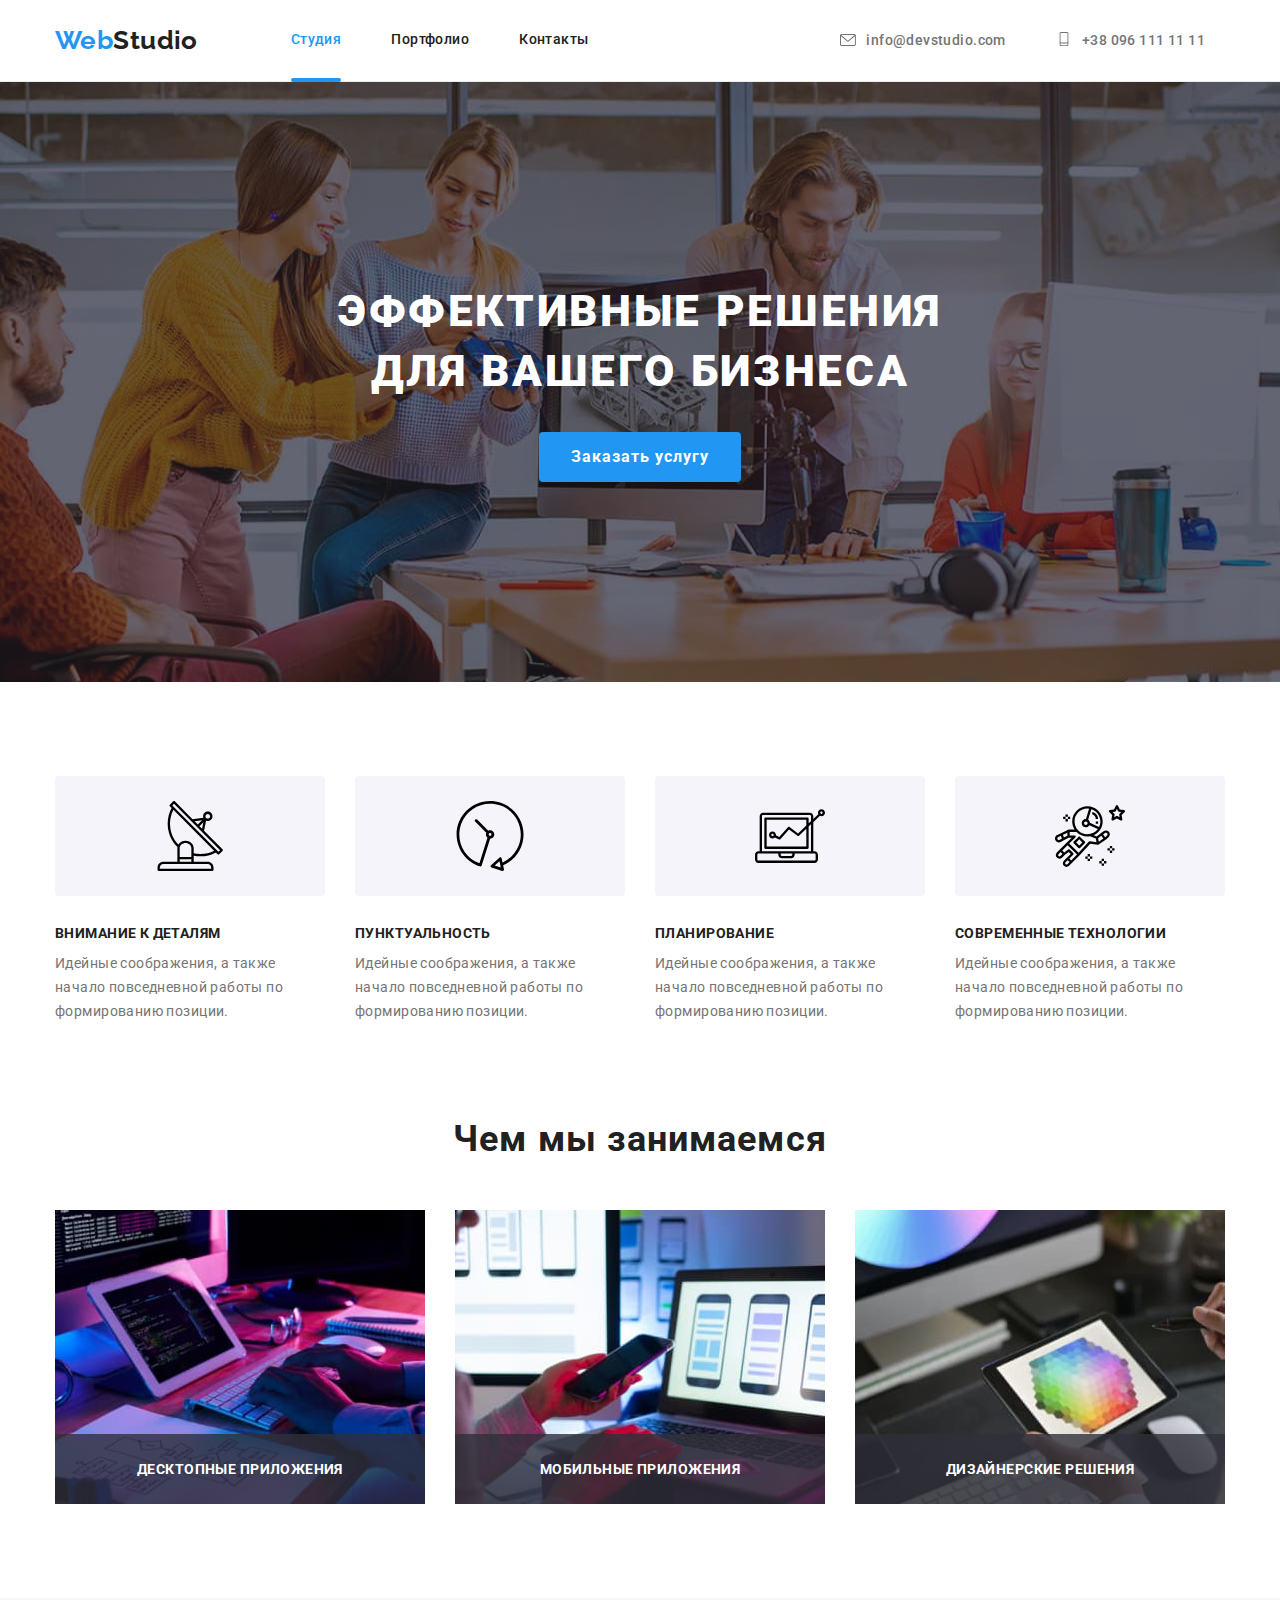
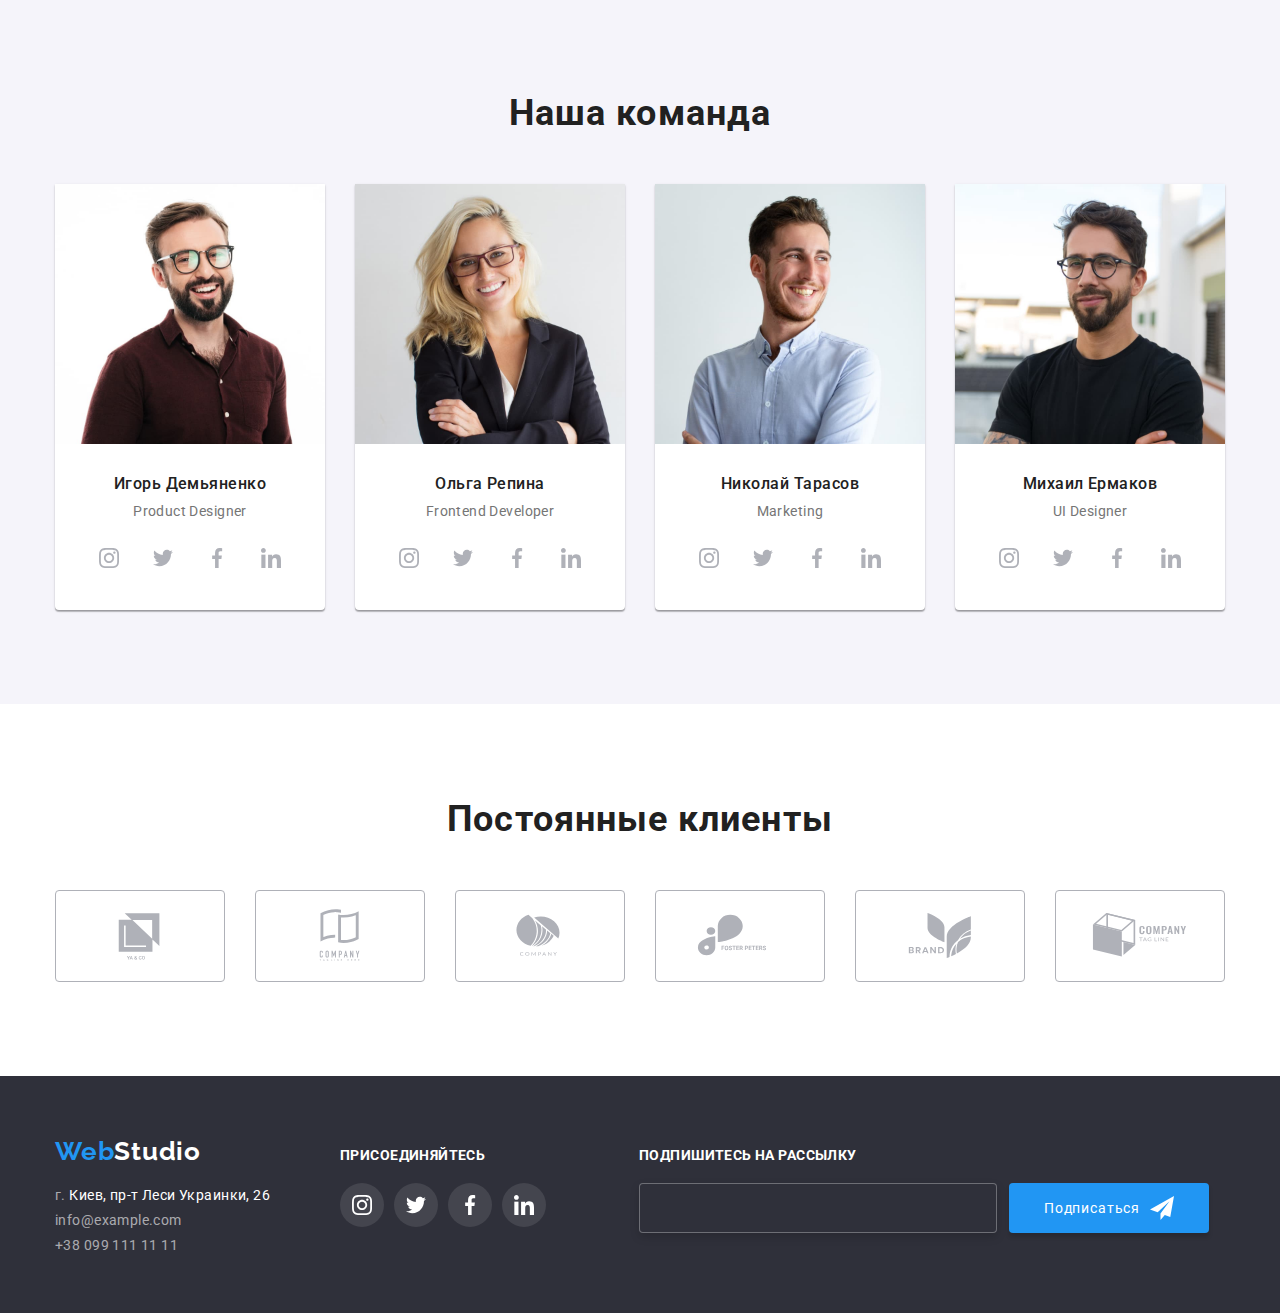
==== index.html @ 48755efc "Add files via upload" ====
<!DOCTYPE html>
<html lang="ru">
<head>
    <meta charset="UTF-8">
    <meta http-equiv="X-UA-Compatible" content="IE=edge">
    <meta name="viewport" content="width=device-width, initial-scale=1.0">
    <title>homework</title>
    <!--нормализатор -->
    <link rel="stylesheet" href="https://cdnjs.cloudflare.com/ajax/libs/modern-normalize/1.0.0/modern-normalize.min.css" />
<!--fonts-->
    <link rel="preconnect" href="https://fonts.googleapis.com">
    <link rel="preconnect" href="https://fonts.gstatic.com" crossorigin>
    <link
    href="https://fonts.googleapis.com/css2?family=Raleway:wght@700&family=Roboto:ital,wght@0,100;0,400;0,500;0,700;0,900;1,100;1,300&display=swap"
    rel="stylesheet">
    <!--link rel="stylesheet" href="styles/media.css"-->
    <link rel="stylesheet" href="styles/styles.css">
</head>
<body>


<header>
    <div class="container header-nav">
    <nav class="links">
        <a class="logo" href="*">
            Web<span>Studio</span>
            </a>
        <ul>
            <li>
                <a class="current" href="index.html">Студия</a>
            </li>
            <li>
                <a href="portfolio.html">Портфолио</a>
            </li>
            <li>
                <a href="">Контакты</a>
            </li>
        </ul>
    </nav>
        <ul class="contacts">
            <li>
                <a href="mailto:info@devstudio.com" class="mail">
                    <svg class="contacts-svg e-mail">
                        <use class="e-mail" href="images/icons.svg#e-mail" width="16px" height="12px"></use>
                    </svg>
                     info@devstudio.com</a>
            </li>
            <li>
                <a class="tel" href="tel:+380961111111">
                <svg class="contacts-svg phone">
                    <use class="phone" href="images/icons.svg#phone" width="16px" height="14px"> </use>
                </svg>
                +38 096 111 11 11</a>
            </li>
        </ul>
    </div>
</header>
<main>
    <section class="banner">
        <div class="container">
            <div class="backgound">
                <h1>
                    Эффективные решения для вашего бизнеса
                </h1>
                <button type="button" class="btn" data-modal-open >Заказать услугу</button>
            </div>
        </div>
    </section>
    <section class="benefits section">
        <div class="container">
            <h2 class="disappering_title">
                Наши преимущества
            </h2>
             <ul>
                <li>
                    <div class="benefits-img">
                        <svg class="svg-benefit">
                            <use href="images/icons.svg#icon-benefit-1"></use>
                        </svg>
                    </div>

                    <h3>Внимание к деталям</h3>
                     <p> 
                         Идейные соображения, а также начало повседневной работы по формированию позиции.
                     </p>
                 </li>
                 <li>
                    <div class="benefits-img">
                         <svg class="svg-benefit">
                             <use href="images/icons.svg#icon-benefit-2"></use>
                         </svg>
                    </div>

                 <h3>Пунктуальность</h3>
                     <p>
                    Идейные соображения, а также начало повседневной работы по формированию позиции.
                     </p>
                 </li>
                 <li>
                    <div class="benefits-img">
                        <svg class="svg-benefit">
                            <use href="images/icons.svg#icon-benefit-3"></use>
                        </svg> 
                    </div>
                     <h3>Планирование</h3>
                     <p>
                    Идейные соображения, а также начало повседневной работы по формированию позиции.
                     </p>
                 </li>
                 <li>
                    <div class="benefits-img">
                        <svg class="svg-benefit">
                            <use href="images/icons.svg#icon-benefit-4"></use>
                        </svg> 
                    </div>    
                    <h3>Современные технологии</h3>
                     <p>
                       Идейные соображения, а также начало повседневной работы по формированию позиции.
                    </p>
                 </li>
             </ul>
        </div>
    </section>
    <section class="works section">
        <div class="container">
        <h2 class="title_1">Чем мы занимаемся</h2>
            <ul>
                <li class="all-img">
                    <img class="img1" src="images/img1.jpg" alt="img1">
                    <p class="img-description">Десктопные приложения</p>
                </li>
                <li class="all-img">
                   <img class="img2 " src="images/img2.jpg" alt="img2">
                   <p class="img-description">Мобильные приложения</p>
                </li>
                <li class="all-img">
                   <img class="img3" src="images/img3.jpg" alt="img3">
                    <p class="img-description">Дизайнерские решения</p>
                </li>
            </ul>
         </div>  
    </section>

    <section class="team m-bt-95 section">
        <div class="container">
            <h2>Наша команда</h2>
            <ul>
            <li>
                <img src="images/img2.1.jpg" alt="img2.1">
                <div class="team-card">
                    <h3>Игорь Демьяненко</h3>
                    <p>Product Designer</p>
                        <div class="social-networks">
                            <a href="https://instagram.com">
                                <svg class="social-networks__icon">
                                    <use href="images/icons.svg#instagram" width="20px" height="20px"></use>
                                </svg>
                            </a>
                            <a href="https://twitter.com">
                                <svg class="social-networks__icon">
                                    <use href="images/icons.svg#twitter" width="20px" height="20px"></use>
                                </svg>
                            </a>
                            <a href="https://facebook.com">   
                                <svg class="social-networks__icon">
                                    <use href="images/icons.svg#facebook" width="20px" height="20px"></use>
                                </svg>
                            </a>
                            <a href="https://linkedin.com">
                                <svg class="social-networks__icon">
                                <use href="images/icons.svg#linkedin" width="20px" height="20px"></use>
                                </svg>
                            </a>
                        </div>
                </div>
            </li>
            <li>
                <img src="images/img2.2.jpg" alt="2.2">
                <div class="team-card">
                    <h3>Ольга Репина</h3>
                    <p>Frontend Developer</p>
                    <div class="social-networks">
                    <a href="https://instagram.com">
                        <svg class="social-networks__icon">
                            <use href="images/icons.svg#instagram" width="20px" height="20px"></use>
                        </svg>
                    </a>
                    <a href="https://twitter.com">
                        <svg class="social-networks__icon">
                            <use href="images/icons.svg#twitter" width="20px" height="20px"></use>
                        </svg>
                    </a>
                    <a href="https://facebook.com">   
                        <svg class="social-networks__icon">
                            <use href="images/icons.svg#facebook" width="20px" height="20px"></use>
                        </svg>
                    </a>
                    <a href="https://linkedin.com">
                        <svg class="social-networks__icon">
                            <use href="images/icons.svg#linkedin" width="20px" height="20px"></use>
                        </svg>
                    </a>
                    </div>
                </div>            
            </li>
            <li>
                <img src="images/img2.3.jpg" alt="2.3">
                <div class="team-card">
                <h3>Николай Тарасов</h3>
                <p>Marketing</p>
                    <div class="social-networks">
                        <a href="https://instagram.com">
                            <svg class="social-networks__icon">
                                <use href="images/icons.svg#instagram" width="20px" height="20px"></use>
                            </svg>
                        </a>
                        <a href="https://twitter.com">
                            <svg class="social-networks__icon">
                                <use href="images/icons.svg#twitter" width="20px" height="20px"></use>
                            </svg>
                        </a>
                        <a href="https://facebook.com">   
                            <svg class="social-networks__icon">
                                <use href="images/icons.svg#facebook" width="20px" height="20px"></use>
                            </svg>
                        </a>
                        <a href="https://linkedin.com">
                            <svg class="social-networks__icon">
                                <use href="images/icons.svg#linkedin" width="20px" height="20px"></use>
                            </svg>
                        </a>
                    </div>
                </div>
            </li>
            <li>
                <img src="images/img2.4.jpg" alt="2.4">
                <div class="team-card">
                <h3>Михаил Ермаков</h3>
                <p>UI Designer</p>
                    <div class="social-networks">
                        <a href="https://instagram.com">
                            <svg class="social-networks__icon">
                                <use href="images/icons.svg#instagram"></use>
                            </svg>
                        </a>
                        <a href="https://twitter.com">
                            <svg class="social-networks__icon">
                                <use href="images/icons.svg#twitter"></use>
                            </svg>
                        </a>
                        <a href="https://facebook.com">   
                            <svg class="social-networks__icon">
                                <use href="images/icons.svg#facebook"></use>
                            </svg>
                        </a>
                        <a href="https://linkedin.com">
                            <svg class="social-networks__icon">
                                <use href="images/icons.svg#linkedin"></use>
                            </svg>
                        </a>
                    </div>
                </div>
            </li>
            </ul>
        </div>
    </section>

    <section class="regular-customers section">
        <div class="container">
            <h2>Постоянные клиенты</h2>
            <ul class="clients-logo">
            <li class="customer-item">
                <a href="*" class="clients-logo__item">
                    <svg class="logo-svg">
                        <use href="images/icons.svg#client-1"></use>
                    </svg>
                </a>
            </li>
            <li class="customer-item">                
                <a href="*" class="clients-logo__item">
                    <svg class="logo-svg">
                        <use href="images/icons.svg#client-2"></use>
                    </svg>
                </a>
            </li>
            <li class="customer-item">               
                <a href="*" class="clients-logo__item">
                    <svg class="logo-svg">
                        <use href="images/icons.svg#client-3"></use>
                    </svg>
                </a>
            </li>
            <li class="customer-item">               
                <a href="*" class="clients-logo__item">
                    <svg class="logo-svg">
                        <use href="images/icons.svg#client-4"></use>
                    </svg>
                </a>
            </li>
            <li class="customer-item">               
                <a href="*" class="clients-logo__item">
                    <svg class="logo-svg">
                        <use href="images/icons.svg#client-5" ></use>
                    </svg>
                </a>
            </li>
            <li class="customer-item">               
                <a href="*" class="clients-logo__item">
                    <svg class="logo-svg">
                        <use href="images/icons.svg#client-6"></use>
                    </svg>
                </a>
            </li>
            </ul>
        </div>
    </section>

</main>
<footer>

    <div class="container">
        <div>
        <a class="bottom_logo" href="">Web<span>Studio</span></a>
            <address>
                <ul>
                    <li><a href="google_maps">г. <span>Киев, пр-т Леси Украинки, 26</span></a></li>
                    <li><a href="mailto:info@example.com">info@example.com</a></li>
                    <li><a href="+380991111111">+38 099 111 11 11</a></li>
                </ul>
            </address>
        </div>
        <div class="social-networks-footer">
            <p>Присоединяйтесь</p>
            <ul>
                <li class="social-networks-item">
                    <a  href="https://instagram.com">
                        <svg class="social-networks__icon">
                            <use href="images/icons.svg#instagram" width="20px" height="20px" ></use>
                        </svg>
                    </a>
                </li>
                <li class="social-networks-item">
                    <a href="https://twitter.com">
                         <svg class="social-networks__icon">
                            <use href="images/icons.svg#twitter" width="20px" height="20px"></use>
                         </svg>
                     </a>
                 </li>
                 <li class="social-networks-item">
                    <a href="https://facebook.com">   
                        <svg class="social-networks__icon">
                            <use href="images/icons.svg#facebook" width="20px" height="20px"></use>
                        </svg>
                    </a>
                </li>
                <li class="social-networks-item">
                     <a href="https://linkedin.com">
                        <svg class="social-networks__icon">
                            <use href="images/icons.svg#linkedin" width="20px" height="20px"></use>
                        </svg>
                    </a>
                </li>
            </ul>
        </div>
        <div class="join-us">
            <p class="join-us-title">Подпишитесь на рассылку</p>
            <form name="signup_form" autocomplete="on" novalidate placeholder="sdf">
                <div class="input-block">
                    <label class="footer-input-mail">
                        <input class="input-mail-footer" type="e-mail" name="post" id="e-mail" />
                    </label>
                    <button class="buttom-send">
                        Подписаться
                        <svg class="send-svg">
                            <use href="images/icons.svg#send" ></use>
                        </svg>
                    </button>
                </div>
            </form>
        </div>
    </div>
</footer>



    <div class="backdrop is-hidden" data-modal>
        <div class="modal">
            <!-- <div class="close-btn"> -->
                <button class="close-btn" data-modal-close>
                    <svg class="close-modal__icon">
                        <use href="images/icons.svg#close" ></use>
                    </svg>
                </button>
            <!-- </div> -->
            <h2>Оставьте свои данные, мы вам перезвоним</h2>
            <div class="modal-menu">
                <form name="signup_form" autocomplete="on" novalidate>
                    <label class="form-field">
                        Имя
                        <input class="input-area" type="text" name="name" id="user-name" />
                        <svg class="modal_icon">
                            <use href="images/icons.svg#person" ></use>
                        </svg>
                    </label>
            
                    <label class="form-field">
                        Телефон
                        <input class="input-area" type="number" name="phone" id="user-phone" />
                        <svg class="modal_icon">
                            <use href="images/icons.svg#phone-1" ></use>
                        </svg>
                    </label>

                    <label class="form-field">
                        Почта
                        <input class="input-area" type="email" name="email" id="user-email" />
                        <svg class="modal_icon">
                            <use href="images/icons.svg#e-mail" ></use>
                        </svg>
                    </label>

                    <label class="form-field">
                        Коментарий
                        <textarea class="coments" name="coments" id="coments" placeholder="Введите текст">
                        </textarea> 
                    </label>
                    
                    <label class="checkbox">
                        <!-- <span class="checkbox-bg">
                            <svg class="checkbox-vector">
                                <use href="images/icons.svg#check" ></use>
                            </svg>
                        </span> -->
                        <input class="checkbox_origin" type="checkbox" name="checkbox" value="html" id="html">
                        Соглашаюсь с рассылкой и принимаю <a>Условия договора</a>
                        <span class="checkbox-bg">
                            <svg class="checkbox-vector">
                                <use href="images/icons.svg#check" ></use>
                            </svg>
                        </span>
                    </label>
                  <button class="modal-btn-send" type="submit">Отправить</button>
                </form>
            </div>
        </div>
    </div>

    <script src="./js/modal.js"></script>
</body>


</html>
---- styles/styles.css ----
/*css map
general rules
1 header
1.2 links
1.3 contacts
2. footer
2.1 footer addres 
2.2 footer social networks
3.index
3.1 block 1
3.2 our benefits
3.3 works
3.4 regular customer
4 portfolio
4.1 portfolio top buttoms
4.2 portfolio cards
4.3 images position*
4.4 card set
5. social-networks
...in progress...

*/

/*general rules*/
:root {
    --blue: #2196F3;
    --portfolio-bg-blue: rgba(33, 150, 243, 0.9);
    --white: #ffffff;
    --black-text: #212121;
    --gray-text: #757575;
    --bg-color: #2F303A; 
    --bg-color2: #F5F4FA;
    --footer-addres-color: rgba(255, 255, 255, 0.6);
    --card-set-gap: 30px;
    --hover-time: 250ms cubic-bezier(0.4, 0, 0.2, 1);
}

body {
    padding: 0;
    margin: 0;
    font-size: 14px;
    letter-spacing: 0.03em;
    font-family: 'Roboto', sans-serif;
    color: var(--black-text);
    background-color: var(--white);
}
span {
    display: inline-block;
}
h1, h2, h3, h4, h5, h6, p {
    margin: 0;
    padding: 0;
}
a {
    text-decoration: none;
}
a:hover,a:focus{
    color: var(--blue);
    fill: var(--blue);
    transition: var(--hover-time);
}
ul {
    padding-left: 0;
    margin-bottom: 0;
    list-style: none;
    margin-top: 0;
}

.section{
    padding-top: 94px;
    padding-bottom: 94px;
}
/* 1 header*/
header {
    border-bottom: 1px solid #ECECEC;
}
.links .logo {
    text-decoration: none;
    font-family: 'Raleway';
    font-weight: 700;
    font-size: 26px;
    line-height: 1.2;
    color: var(--blue);
    padding: 25px 0;
}
.links .logo span {
    margin: 0;
    color: var(--black-text);
}
.header-nav {
    display: flex;
}

/* 1.2 header links*/
.links{
    display: flex;
}
header .container .links ul {
    width: 40%;
    display: flex;
}
.links ul li .current {
    color: var(--blue);
    display: flex;  
}
.links ul li:first-child{
    margin-left: 93px;
}
.links ul li:last-child {
    margin-right: 0;
}
.links ul li {
    margin-right: 50px;
    display: flex;
}
.links li a {
    font-family: 'Roboto';
    font-weight: 500;
    line-height: 1.14;
    letter-spacing: 0.02;
    color: var(--black-text);
    padding: 32px 0px;
}

.current::after{
    content:'';
    position: absolute;
    bottom: -1px;
    width: 100%;
    height: 4px;
    border-radius: 2px;
    background-color: var(--blue);
}
.links ul li{position: relative;
}
.links li a span {
    margin: 0;
    color: var(--blue);;
}
.links ul li a:hover,.links ul li a:focus, .phone:hover  {
    color: var(--blue);
    fill: var(--blue);
    transition: var(--hover-time);
}
/* 1.3 header contacts*/
.contacts {
    font-family: 'Roboto';
    font-weight: 500;
    list-style: none;
    margin-top: 0;
    padding-left: 0;
    display: flex;
    margin-left: auto;
}
.links .contacts li {
    padding: 32px 0px;
} 
.tel {
    color: var(--gray-text);
    padding-top: 32px;
    padding-bottom: 32px;
    display: flex;
    padding-right: 20px;
}
.phone {
    width: 16px;
    height: 14px;
    margin-right: 10px;
    display: flex;
    align-items: center;
    fill: currentColor;
}
.mail {
    margin-right: 50px;
    color: var(--gray-text);
    padding-top: 32px;
    padding-bottom: 32px;
    display: flex;
    align-items: center;
}
.e-mail {
    width: 16px;
    height: 12px;
    margin-right: 10px;
    display: flex;
    align-items: center;
    fill: currentColor;
}

/* 2 footer*/
footer {
    background: var(--bg-color);
    padding-top: 60px;
    padding-bottom: 60px;
}
footer .container{
    display: flex;
    align-items: baseline;
}
.bottom_logo{
    display: flex;
    color: var(--blue);
    font-family: 'Raleway';
    font-weight: 700;
    font-size: 26px;
    line-height: 1.2;
    letter-spacing: 0.03em;
    max-width: 1170px;
    margin: 0 auto;
}
.bottom_logo span{
    margin: 0;
    color: var(--white);
}
address{
    margin-top: 20px;
}
footer address ul li a{
    color: var(--footer-addres-color);
    margin-top: 9px;    
}

footer address ul li a span {
    color: var(--white);
}
footer address ul{
    margin-top: 20px;
}
footer address ul li {
    margin-top: 9px;
}
footer ul li:first-child{
    margin-top: 0;}
/* 2.1 footer addres */
address{ 
    font-style: normal;
}
/* 2.3 footer social networks */
footer .social-networks-footer{
    margin-left: 70px;
}
footer .social-networks-footer p{
    font-family: 'Roboto';
    font-weight: 700;
    line-height: 16px;
    text-transform: uppercase;
    color: var(--white);
    margin-bottom: 20px;
}
footer .social-networks-footer ul{
    display: flex;
}
.social-networks-footer a .social-networks__icon {
    fill: var(--white);
    padding: auto;
    justify-content: center;
    width: 20px;
    height: 20px;
}
.social-networks-item{
    width: 44px;
    height: 44px;
    /* padding: 12px; */
    border-radius: 50%;
    /* margin-right: 10px; */
    cursor: pointer;
    background-size: 44px;
    background-color: rgba(255, 255, 255, 0.1);
    display: flex;
    justify-content: center;
    align-items: center;
    margin-right: 10px;
}
.social-networks-item:last-child{
    margin: 0;
}

.social-networks-footer a .social-networks__icon:hover, .social-networks-footer a .social-networks__icon:focus{
    fill: var(--white);
    transition: var(--hover-time);
}
.social-networks-item:hover, .social-networks-item:focus{
    background-color: #2196F3;
    transition: var(--hover-time);

}
.join-us{
margin-left: 93px;
}
.input-block{
    display: flex;
}
.join-us-title{
    font-weight: 700;
    font-size: 14px;
    line-height: 16px;
    letter-spacing: 0.03em;
    text-transform: uppercase;
    color: var(--white);
    margin-bottom: 20px;
}
.input-mail-footer{
    min-width: 358px;
    min-height: 50px;
    border: 1px solid rgba(255, 255, 255, 0.3);
    filter: drop-shadow(0px 4px 4px rgba(0, 0, 0, 0.15));
    border-radius: 4px;
    outline: transparent;
    background-color: var(--bg-color);

    font-weight: 400;
    font-size: 16px;
    letter-spacing: 0.03em;
    color: rgba(255, 255, 255, 0.6);
    
}
.buttom-send{
    width: 200px;
    height: 50px;
    background: var(--blue);
    box-shadow: 0px 4px 4px rgba(0, 0, 0, 0.15);
    border-radius: 4px;
    color: var(--white);
    display: flex;
    align-items: center;
    letter-spacing: 0.06em;
    justify-content: center;
    margin-left: 12px;
    border: none;
}
.send-svg{
    width: 24px;
    height: 24px;
    fill: var(--white);
    margin-left: 10px;
}





/* 3 index/*

/* 3.1 index Block 1*/
.logo-img {
    width: 100%;
    font-family: 'Raleway';
    font-weight: 700;
    font-size: 26px;
    line-height: 1.19;
    letter-spacing: 0.03em;
    color: var(--blue);
}
.banner {
    padding: 200px 0;
    background: var(--bg-color);
    text-align: center;
    background-repeat: no-repeat;
    margin: 0 auto;
    background-image: linear-gradient(
        to right,
        rgba(47, 48, 58, 0.4),
        rgba(47, 48, 58, 0.4)),
    url(../images/bg1.jpg);
    background-position: center;
    max-width: 1600px;
}

.banner h1 {
    max-width: 695px;
    margin: 0 auto;
    font-weight: 900;
    font-size: 44px;
    line-height: 1.36;
    text-align: center;
    letter-spacing: 0.06em;
    text-transform: uppercase;
    color:var(--white);
}
.banner .btn {
    margin-top: 30px;
    color: var(--white);
    background: var(--blue);
    box-shadow: 0px 4px 4px rgba(0, 0, 0, 0.15);
    border-radius: 4px;
    letter-spacing: 0.06em;
    padding: 10px 32px;
    border: none;
    font-family: 'Roboto';
    font-style: normal;
    font-weight: 700;
    font-size: 16px;
    line-height: 30px;
    align-items: center;
    text-align: center;
}
/* 3.2 index our benefits*/
.disappering_title{
    display: none;
}
.benefits-img {
    background: #F5F4FA;
    border-radius: 4px;
    display: flex;
    min-width:270px;
    min-height:120px ;
    margin-bottom: 30px;
    justify-content: center;
    align-items: center;
}
.benefits ul {
    font-family: 'Roboto';
    margin: 0 auto;
    display: flex;
}
.benefits ul li {
    margin-right: 30px;
}
.benefits ul li svg {
    width: 70px;
    height: 70px;
}
.benefits ul li:last-child {
    margin-right: 0;
}
.benefits h3 {
    margin-top: 0;
    margin-bottom: 10px;
    font-family: 'Roboto';
    font-weight: 700;
    font-size: 14px;
    line-height: 1.14;
    letter-spacing: 0.03em;
    text-transform: uppercase;
    color: var(--black-text);
}
.benefits p {
    font-size: 14px;
    line-height: 1.71;
    letter-spacing: 0.03em;
    color: var(--gray-text);
    margin-bottom: 0;
 }
 .benefits ul li .benefits-img .svg-benedfit {
    background-size: 270px ;
    background-color: var(--gray-text);
}

/* 3.3 index works*/

.works{
    padding-top: 0;
}
.works h2 {
    font-family: 'Roboto';
    font-weight: 700;
    font-size: 36px;
    line-height: 1.17;
    text-align: center;
    letter-spacing: 0.03em;
    color: var(--black-text);
    margin-bottom: 50px;
    margin-top: 0px;
}
.works ul {
    display: flex;

}
.works ul li {
    margin-right: 30px;
}
.works ul li:last-child {
    margin-right: 0;
}
.team {
    background: var(--bg-color2);
}
.team h2 {
    font-family: 'Roboto';
    font-weight: 700;
    font-size: 36px;
    line-height: 1.17;
    text-align: center;
    letter-spacing: 0.03em;
    color: var(--black-text);
    margin-bottom: 50px;
    margin-top: 0px;
}
.team ul {
    display: flex;
}
.team img {
    width: 100%;
}
.team li:last-child {
    margin: 0;
}
.team li {
    margin-right: 30px;
    background: var(--white);
    box-shadow: 0px 1px 3px rgba(0, 0, 0, 0.12), 0px 1px 1px rgba(0, 0, 0, 0.14), 0px 2px 1px rgba(0, 0, 0, 0.2);
    border-radius: 0px 0px 4px 4px;
    text-align: center;
}
.team h3 {
    font-family: 'Roboto';
    font-weight: 500;
    font-size: 16px;
    line-height: 1.2;
    text-align: center;
    letter-spacing: 0.03em;
    color: var(--black-text);
    margin-bottom: 10px;
}
.team  p {
    font-family: 'Roboto';
    font-style: normal;
    font-weight: 400; 
    line-height: 1.2;
    letter-spacing: 0.03em;
    color: var(--gray-text);
    margin-bottom: 16px;   
}
.social-networks {
    display: flex;
}
.social-networks__icon {
    width: 44px;
    height: 44px;
}
.team-card{
    padding: 30px 32px 30px 32px;
}



.all-img{
position: relative;
display: flex;
align-items: center;
justify-content: center;
}


.img-description{
    position: absolute;
    width: 100%;
    min-height: 70px;
    background: rgba(47, 48, 58, 0.8);
    font-weight: 700;
    text-transform: uppercase;
    color: var(--white);
    bottom: 0;
    display: flex;
    justify-content: center;
    align-items: center;
}





/* 3.4 index regular customer */
.regular-customers  h2{
    text-align: center;
    font-style: normal;
    font-weight: 700;
    font-size: 36px;
    line-height: 42px;
    text-align: center;
    letter-spacing: 0.03em;  
    margin-bottom: 50px;
}
.clients-logo{
    display: flex;
    justify-content: space-between;
}
.clients-logo__item:hover, .clients-logo__item:focus {
    border: 1px solid #2196f3;
    transition: var(--hover-time);
} 
.clients-logo__item:hover svg, .clients-logo__item:focus svg{
    fill: #2196f3;
    transition: var(--hover-time);
}
.logo-svg{
    width: 106px;
    height: 60px;
    fill:#afb1b8;
    transition: var(--hover-time);
}
.clients-logo__item {
    border: 1px solid #AFB1B8;
    border-radius: 4px;
    display: block;
    height: 100%;
    width: auto;
    display: flex;
    justify-content: center;   
    align-items: center;
}
.clients-logo__item:hover svg, .clients-logo__item:focus svg{
    fill: #2196f3;
    transition: var(--hover-time);
}
.logo-svg:hover .logo-svg:focus{
    fill: #2196F3; 
    cursor: pointer;
    transition: var(--hover-time);
}

.customer-item{
    width: 170px;
    height: 92px;
}
/* 4 portfolio*/

/* 4.1 portfolio top buttoms*/
.buttons{
    display: flex;
    justify-content: center;
    padding-bottom: 50px;
}
.buttons li{
    margin-right: 6px;
}
.buttons li:last-child {
margin: 0;
}
.buttons li button{
    padding: 6px 22px;
    font-family: 'Roboto';
    font-weight: 500;
    font-size: 16px;
    line-height: 1.6;
    text-align: center;
    letter-spacing: 0.03em;
    background: var(--bg-color2);
    border-radius: 4px;
    border: 0;
    color: var(--black-text);
}
.button-red{ 
    background: var(--blue);
    box-shadow: 0px 3px 1px rgba(0, 0, 0, 0.1), 0px 1px 2px rgba(0, 0, 0, 0.08), 0px 2px 2px rgba(0, 0, 0, 0.12);
    border-radius: 4px;
    color: var(--white);
}
.btn:hover,.btn:focus {
    background: var(--blue);
    box-shadow: 0px 3px 1px rgba(0, 0, 0, 0.1), 0px 1px 2px rgba(0, 0, 0, 0.08), 0px 2px 2px rgba(0, 0, 0, 0.12);
    border-radius: 4px;
    color: var(--white);
    cursor: pointer;
    transition: var(--hover-time);
}
/* 4.2 portfolio cards*/
.card-text{
    font-family: 'Roboto';
    font-size: 16px;
    line-height: 1.9;
    letter-spacing: 0.03em;
    color: var(--gray-text);
    margin-top: 4px;
}
.card-head{
    font-family: 'Roboto';
    font-weight: 700;
    font-size: 18px;
    line-height: 2;
    letter-spacing: 0.06em;
    color: var(--black-text);
    margin: 0;
}
/*4.3 images position*/
img {
    justify-content: space-between ;
    max-width: 100%;
    display: block;
}
.images li{
    border-bottom: 1px solid #EEEEEE;
}
.container{
    width: 1200px;
    padding: 0px 15px;
    margin: 0 auto;
}
/* 4.4 card set*/
.card-set {
    display: flex;
    flex-wrap: wrap;
    margin: auto;
    justify-content: space-between;
    margin-top: calc(-1 * var(--card-set-gap)) ;
    margin-left: calc(-1 * var(--card-set-gap)) ;
    margin-right: 0px;
}
.card-set > .item {
flex-basis: calc(100% / 3 - var(--card-set-gap));
margin-left: var(--card-set-gap);
margin-top: var(--card-set-gap);
}
.card-content{
    border-right: 1px solid #EEEEEE;
    border-bottom: 1px solid #EEEEEE;
    border-left: 1px solid #EEEEEE;
    padding: 24px 20px;
}
.card{
    position: relative;
    display: block;
    cursor: pointer;
}

.card-thmb{
    overflow: hidden;
    position: relative;
}

.card-action {
        position: absolute;
        display: block;
        bottom: 0;
        left: 0;
        width: 370px;
        height: 414px;
        padding: 63px 24px;
        font-family: 'Roboto';
        font-weight: 400;
        font-size: 18px;
        line-height: 28px;
        letter-spacing: 0.03em;
        color: var(--white);
        background-color : var(--portfolio-bg-blue);
        background-size: 100%;

        transform: translateY(415px);
        transition: transform 250ms cubic-bezier(0.4, 0, 0.2, 1);
    }

.card:hover .card-action {
    transform: translateY(110px);
}





.item:hover, .item:focus{
    box-shadow: 0px 1px 1px rgba(0, 0, 0, 0.12), 0px 4px 4px rgba(0, 0, 0, 0.06), 1px 4px 6px rgba(0, 0, 0, 0.16);
    transition: var(--hover-time);
}


/* 5 social-networks */

a .social-networks__icon {
    fill: #AFB1B8;
    padding: auto;
    justify-content: center;
    display: flex; 
    width: 20px;
    height: 20px;
}

.social-networks a{
    width: 44px;
    height: 44px;
    padding: 12px;
    border-radius: 50%;
    margin-right: 10px;
    cursor: pointer;
    background-size: 44px;
    background-color: var(--white);
}
.social-networks-item{

    background-color: rgba(255, 255, 255, 0.1);

}
.social-networks a:last-child{
    margin-right: 0px;
}
.social-networks a:hover .social-networks__icon , .social-networks a:focus .social-networks__icon 
{
    fill: var(--white);
    transition: var(--hover-time);
}
.social-networks a:hover, .social-networks a:focus{
    background-color: #2196F3;
    outline: none;
    transition: var(--hover-time);
}

/* js test */

.backdrop{
    position: fixed;
    top: 0;
    left: 0;
    width: 100%;
    height: 100%;
    background-color: rgba(0, 0, 0, 0.2);
    box-shadow: 0px 1px 3px rgba(0, 0, 0, 0.12), 0px 1px 1px rgba(0, 0, 0, 0.14), 0px 2px 1px rgba(0, 0, 0, 0.2);
    border-radius: 4px;
    opacity: 1;
    transition: var(--hover-time);
}
.backdrop.is-hidden{
    opacity: 0;
    pointer-events: none;
}

.modal{
    height: 581px;
    width: 528px;
    background-color: var(--white);
    position: absolute;
    top: 50%;
    left: 50%;
    transform: translate(-50%, -50%);
    padding: 8px 8px 40px 41px;

}

.close-btn{
    display: flex;
    margin-left: auto;
    border-radius: 50%;
    border: none;
    padding: 0;
    cursor: pointer;
    color: var(--white);
}

.close-modal__icon:hover{
fill: var(--blue);
}
.close-modal__icon{
    width: 30px;
    height: 30px;
    padding: auto;
    justify-content: center;
    display: flex; 
    padding: 5px;
    background-color: var(--white);
    overflow: hidden;
    border-radius: 50%;
    border: 1px solid rgba(0, 0, 0, 0.1);
}
.modal h2{
    font-weight: 700;
    font-size: 20px;
    line-height: 23px;
    letter-spacing: 0.03em;
}
.modal-menu{
    margin: 12px 31px 0px 0px;

}
label p{
    margin-bottom: 4px;
}
.input-area{
    width: 100%;
    height: 40px;
    border: 1px solid rgba(33, 33, 33, 0.2);
    border-radius: 4px;
    padding-left: 42px;
    outline: transparent;
    margin-bottom: 10px;
    margin-top: 4px;
}
.input-area:hover, .coments:hover{
    cursor: pointer;
    border-color: var(--blue);

}
.coments{
    width: 100%;
    height: 120px;
    border: 1px solid rgba(33, 33, 33, 0.2);
    border-radius: 4px;
    outline: transparent;
    margin-top: 4px;
}
.form-field{
    position: relative;
}
.modal_icon{
    position: absolute;
    width: 18px;
    height: 18px;
    left: 15px;
    top: 31px;
    /* height: 100%;
    transform: translateX(-50%); */
}
/* .modal_icon:focus-visible{
    fill: currentColor;
} */

.input-area:hover + .modal_icon{
    fill: #2196f3;
}
.checkbox{
    margin: 20px 11px 30px 36px;
    display: block;
}
.checkbox_origin{
    visibility: hidden;
    width: 17px;
    height: 17px;
    /* -webkit-appearance: none; */
    position: absolute;
    left: 34px;
    /* opacity: 0.1; */
    /* display: contents; */
}
.checkbox-bg{
    width: 16px;
    height: 15px;
    background-color: var(--white);
    display: block;
    position: absolute;
    left: 54px;
    border: 2px solid var(--black-text);
    border-radius: 2px;
    margin-right: 8px;
    cursor: pointer;
    bottom: 119px;
}
.checkbox-vector{
    width: 13px;
    height: 12px;
    left: 0px;
    position: absolute;

}
.checkbox:hover .checkbox-bg{
    background-color: var(--blue);
    border: 2px solid var(--blue);
}
.checkbox-bg:hover{color: #2196F3;
    background-color: #2196F3;}

.checkbox_origin:checked ~ .checkbox-bg{
    background-color: var(--blue);
    border: 2px solid var(--blue);}

.modal-btn-send{
    width: 200px;
    height: 50px;
    color: var(--white);
    background: #188CE8;
    box-shadow: 0px 4px 4px rgba(0, 0, 0, 0.15);
    border-radius: 4px;
    border: none;
    cursor: pointer;
    justify-content: center;

    font-weight: 700;
    font-size: 16px;


    display: flex;
    align-items: center;

    letter-spacing: 0.06em;
    margin: auto;
}
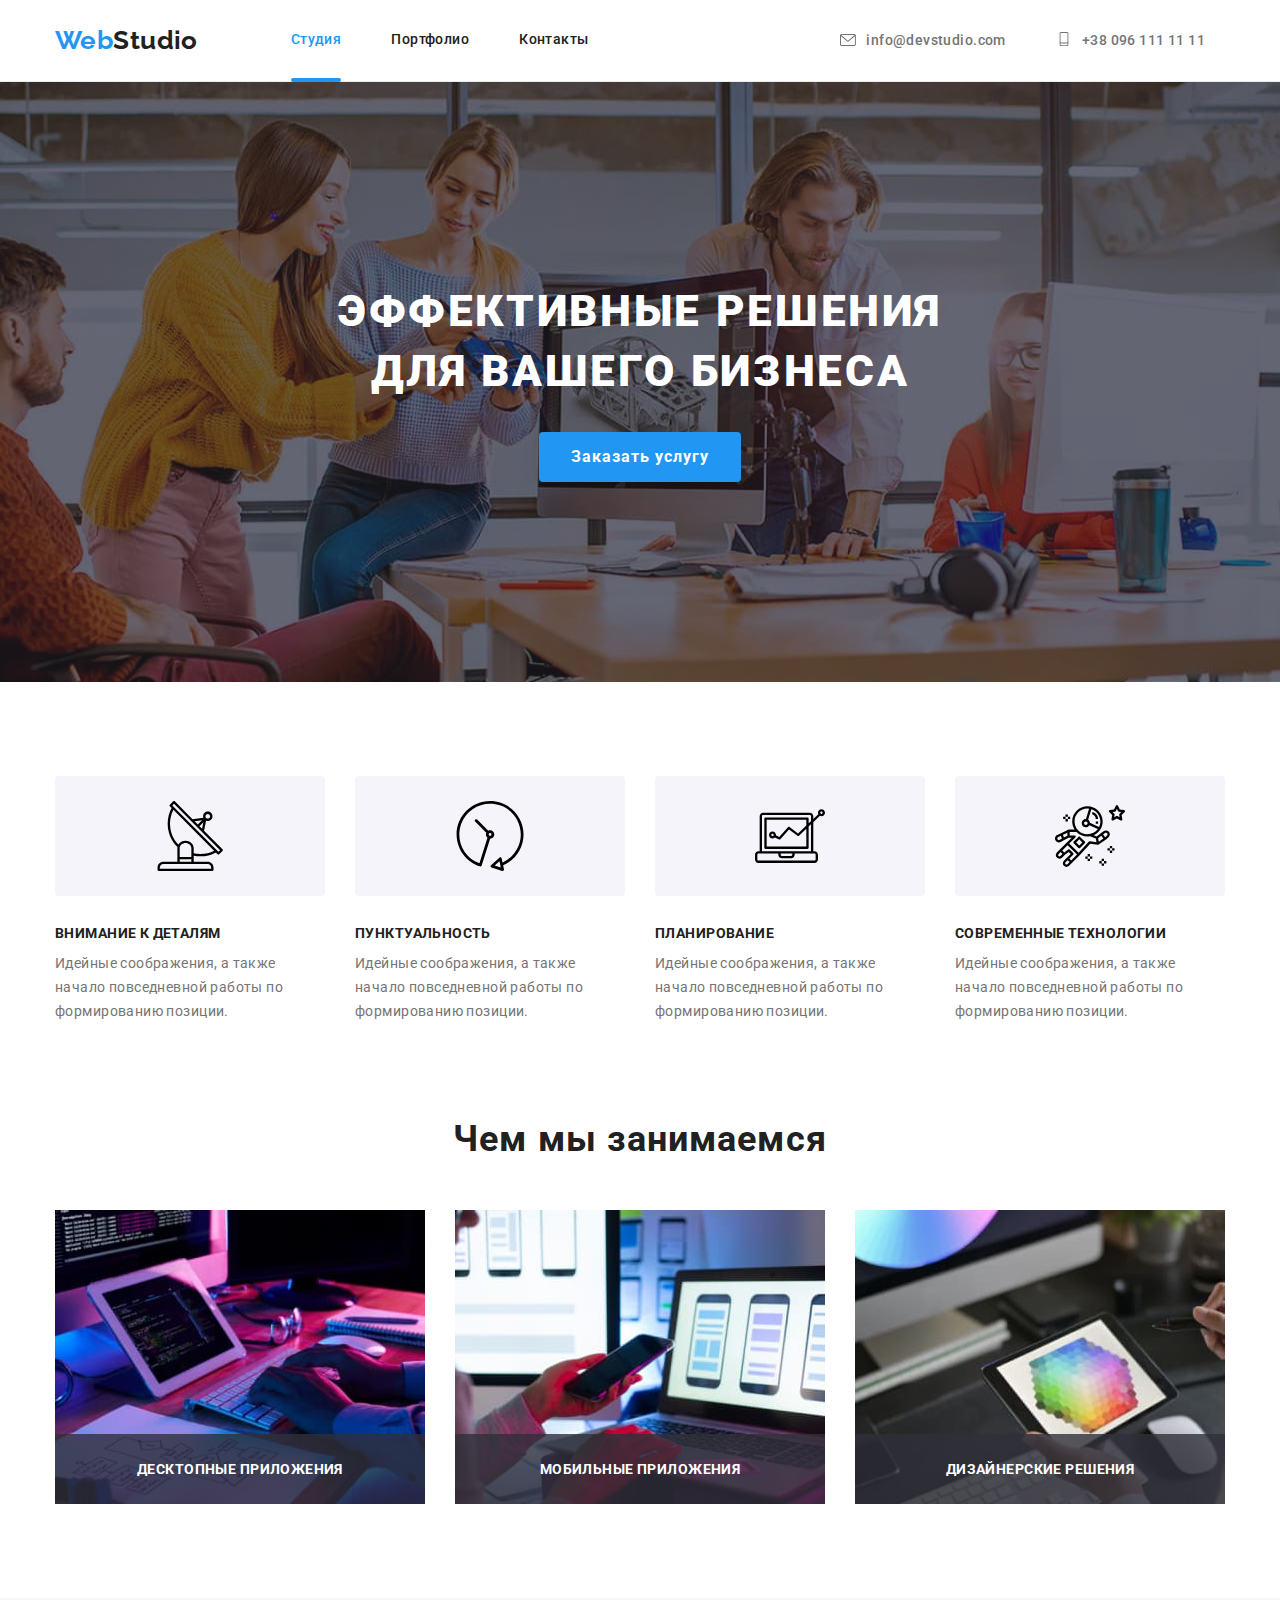
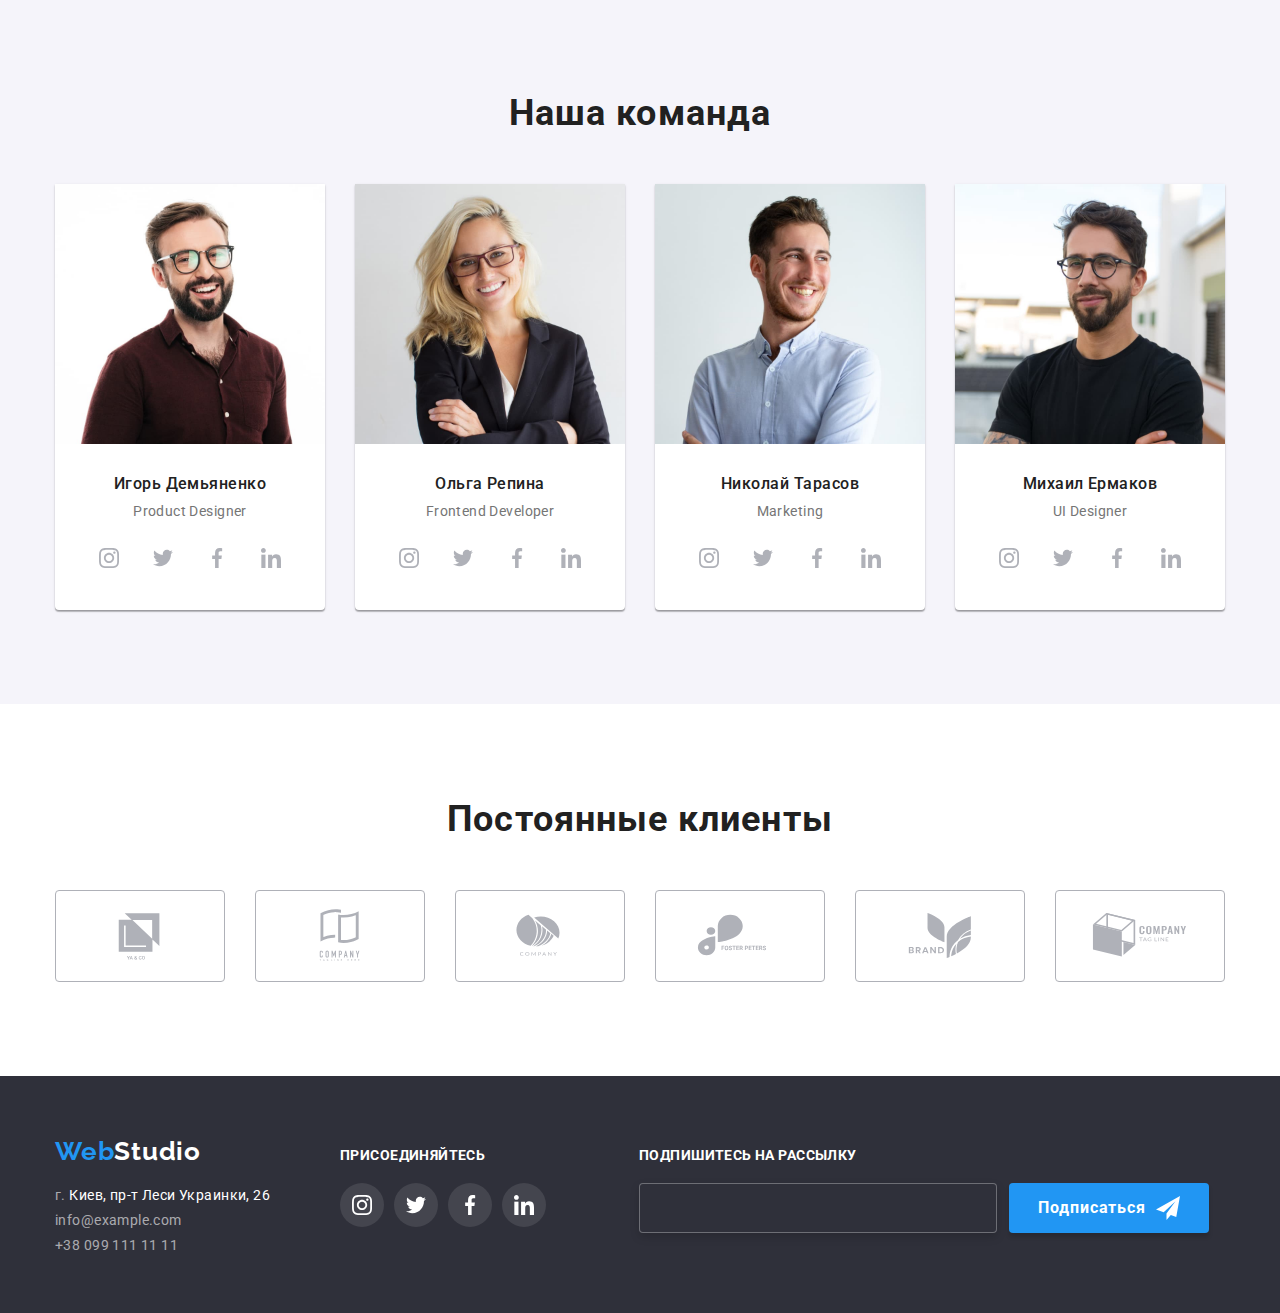
==== commit 9e27d57e: "Add files via upload" ====
--- a/index.html
+++ b/index.html
@@ -369,7 +369,7 @@
                     <label class="footer-input-mail">
                         <input class="input-mail-footer" type="e-mail" name="post" id="e-mail" />
                     </label>
-                    <button class="buttom-send">
+                    <button class="buttom-send" type="submit">
                         Подписаться
                         <svg class="send-svg">
                             <use href="images/icons.svg#send" ></use>
--- a/styles/styles.css
+++ b/styles/styles.css
@@ -24,6 +24,7 @@
 /*general rules*/
 :root {
     --blue: #2196F3;
+    --blue-hover:#188ce8; 
     --portfolio-bg-blue: rgba(33, 150, 243, 0.9);
     --white: #ffffff;
     --black-text: #212121;
@@ -315,7 +316,7 @@
     
 }
 .buttom-send{
-    width: 200px;
+    min-width: 200px;
     height: 50px;
     background: var(--blue);
     box-shadow: 0px 4px 4px rgba(0, 0, 0, 0.15);
@@ -327,7 +328,17 @@
     justify-content: center;
     margin-left: 12px;
     border: none;
-}
+    transition: var(--hover-time);
+    font-weight: 700;
+    font-size: 16px;
+    line-height: 1.875;
+    cursor: pointer;
+    border: transparent;
+}
+.buttom-send:hover{
+    background-color: var(--blue-hover);
+}
+
 .send-svg{
     width: 24px;
     height: 24px;
@@ -393,6 +404,9 @@
     line-height: 30px;
     align-items: center;
     text-align: center;
+}
+.banner .btn:hover{
+    background-color: var(--blue-hover);
 }
 /* 3.2 index our benefits*/
 .disappering_title{
@@ -741,6 +755,7 @@
 
 .card:hover .card-action {
     transform: translateY(110px);
+    transition: var(--hover-time);
 }
 
 
@@ -835,7 +850,8 @@
 }
 
 .close-modal__icon:hover{
-fill: var(--blue);
+    fill: var(--blue);
+    transition: var(--hover-time);
 }
 .close-modal__icon{
     width: 30px;
@@ -875,7 +891,7 @@
 .input-area:hover, .coments:hover{
     cursor: pointer;
     border-color: var(--blue);
-
+    transition: var(--hover-time);
 }
 .coments{
     width: 100%;
@@ -884,6 +900,8 @@
     border-radius: 4px;
     outline: transparent;
     margin-top: 4px;
+    resize: none;
+    padding: 12px 16px;
 }
 .form-field{
     position: relative;
@@ -903,6 +921,7 @@
 
 .input-area:hover + .modal_icon{
     fill: #2196f3;
+    transition: var(--hover-time);
 }
 .checkbox{
     margin: 20px 11px 30px 36px;
@@ -929,7 +948,7 @@
     border-radius: 2px;
     margin-right: 8px;
     cursor: pointer;
-    bottom: 119px;
+    bottom: 108px;
 }
 .checkbox-vector{
     width: 13px;
@@ -941,13 +960,19 @@
 .checkbox:hover .checkbox-bg{
     background-color: var(--blue);
     border: 2px solid var(--blue);
-}
-.checkbox-bg:hover{color: #2196F3;
-    background-color: #2196F3;}
+    transition: var(--hover-time);
+}
+.checkbox-bg:hover{
+    color: #2196F3;
+    background-color: #2196F3;
+    transition: var(--hover-time);
+}
 
 .checkbox_origin:checked ~ .checkbox-bg{
     background-color: var(--blue);
-    border: 2px solid var(--blue);}
+    border: 2px solid var(--blue);
+    transition: var(--hover-time);
+}
 
 .modal-btn-send{
     width: 200px;
@@ -963,7 +988,6 @@
     font-weight: 700;
     font-size: 16px;
 
-
     display: flex;
     align-items: center;
 
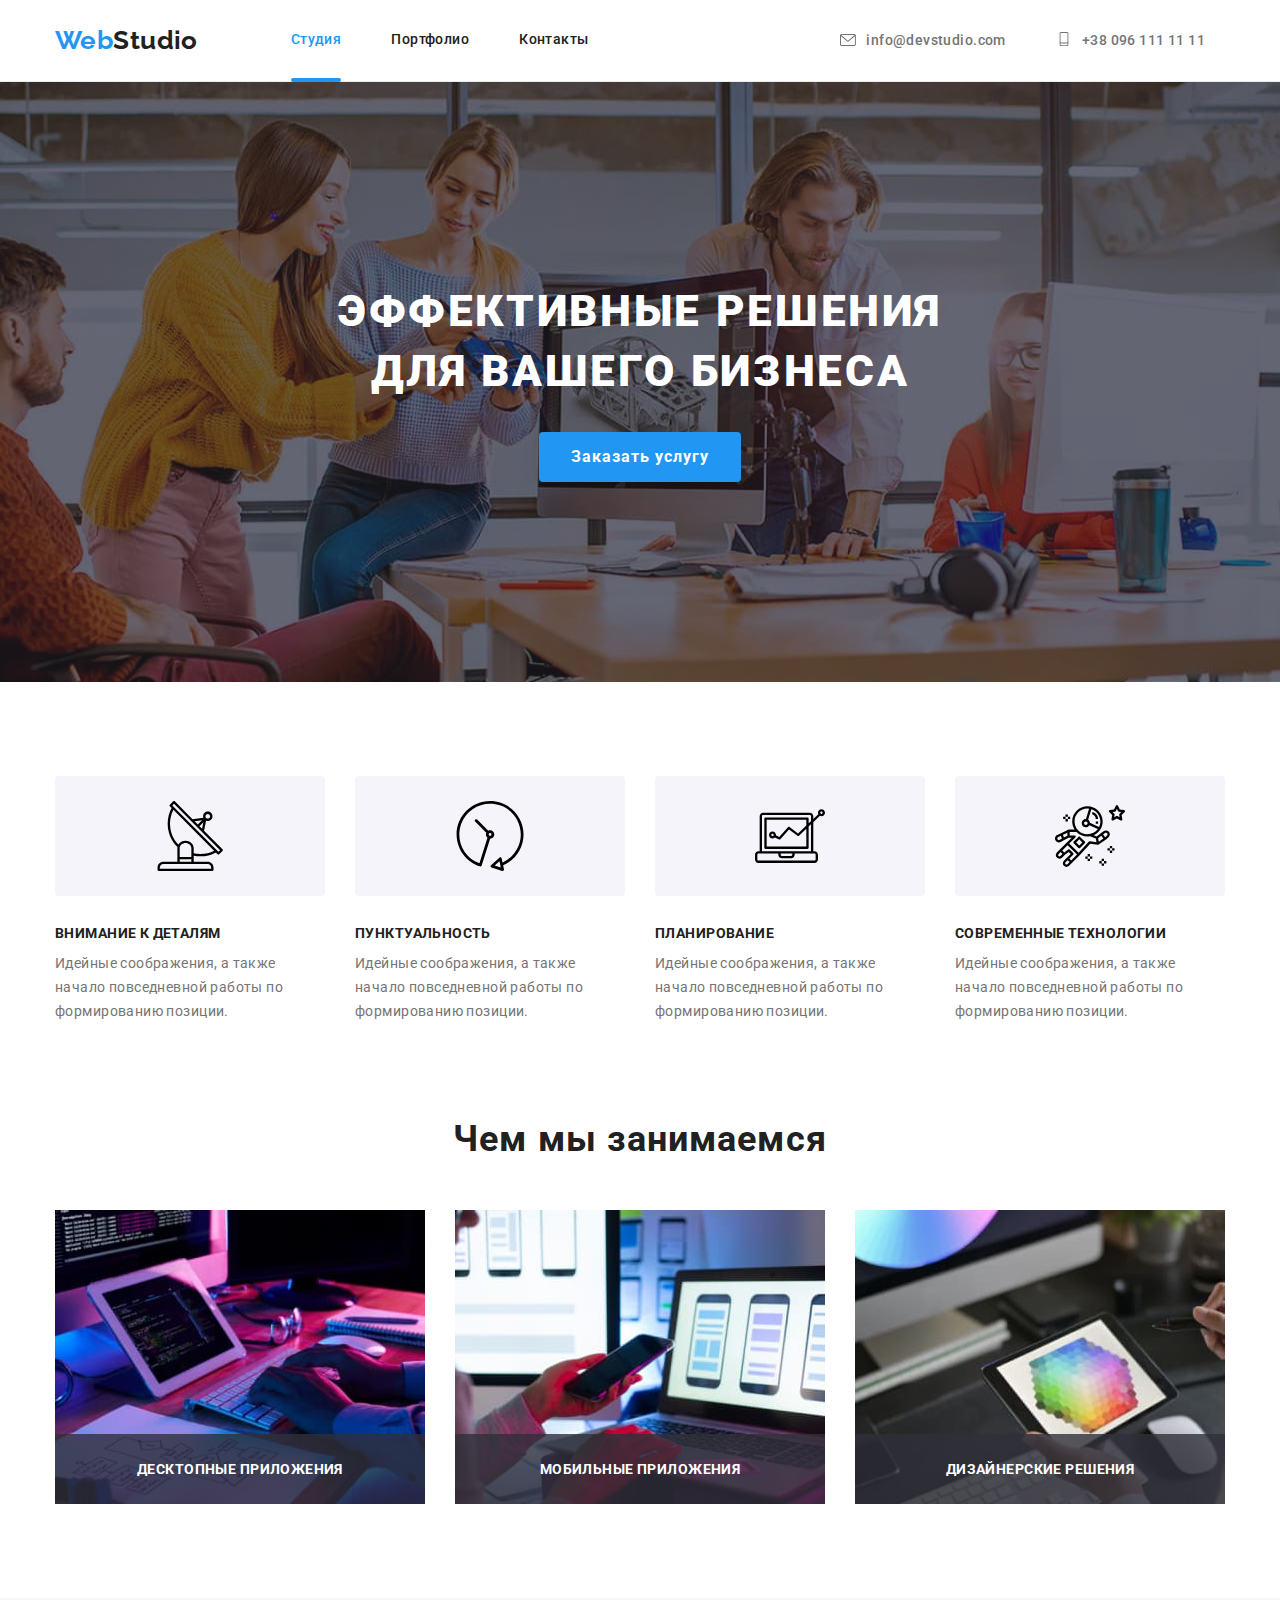
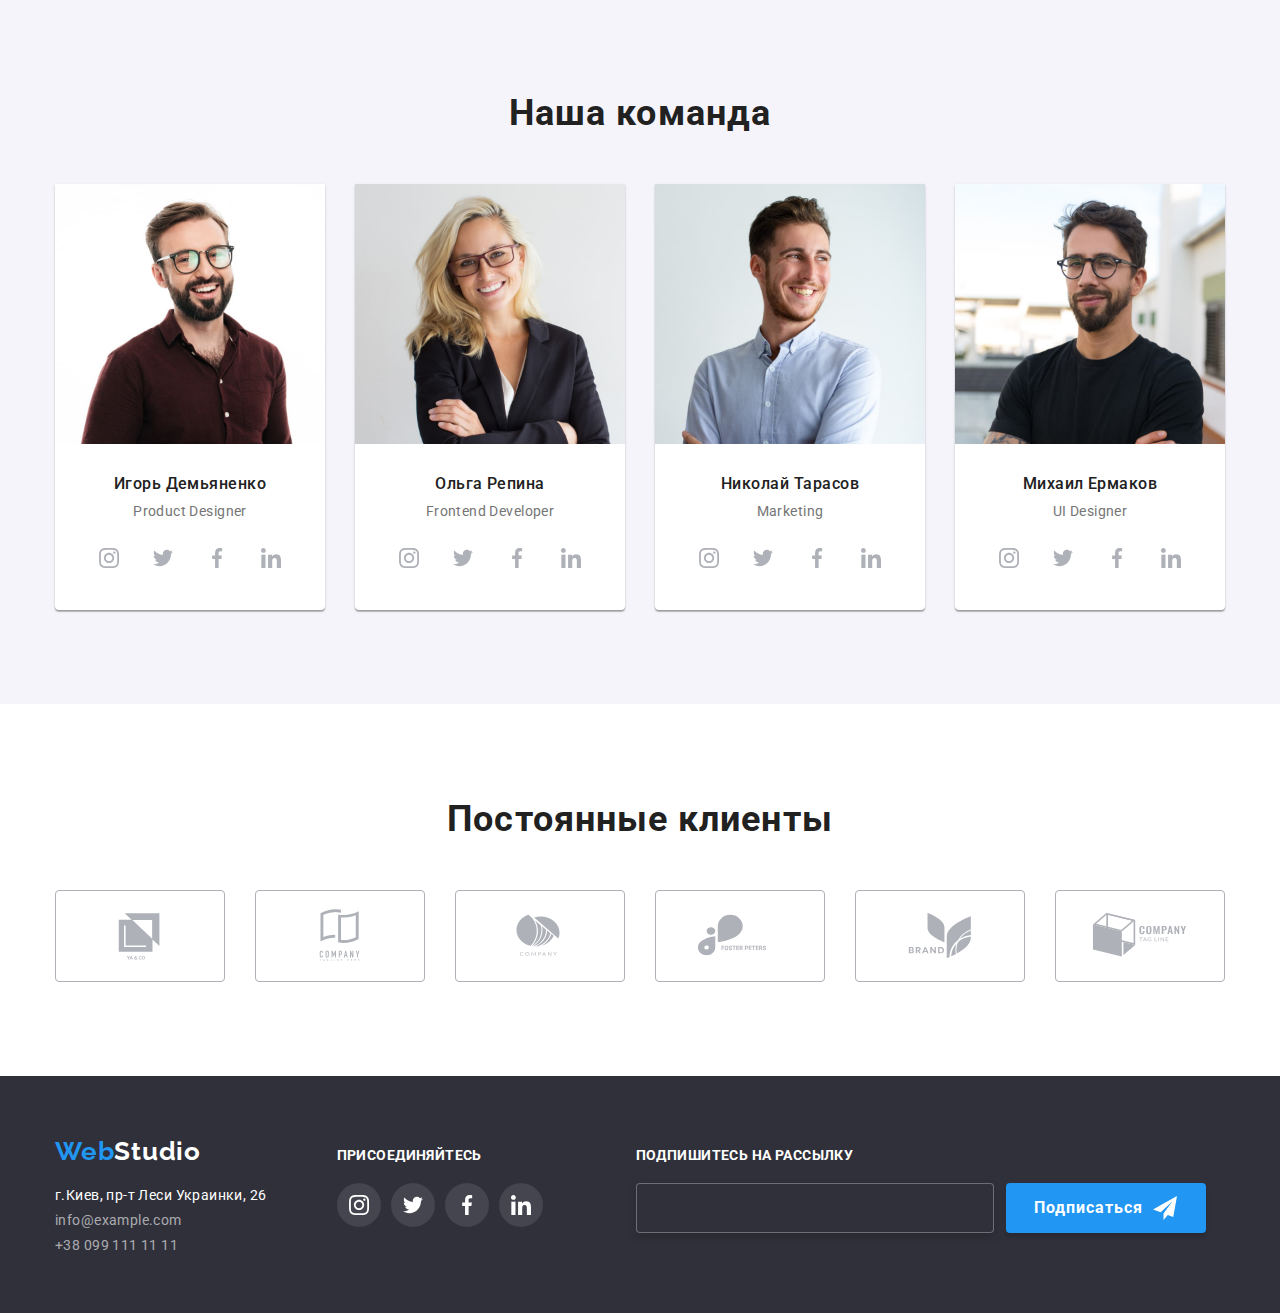
==== commit 09b974bc: "Add files via upload" ====
--- a/index.html
+++ b/index.html
@@ -323,7 +323,7 @@
         <a class="bottom_logo" href="">Web<span>Studio</span></a>
             <address>
                 <ul>
-                    <li><a href="google_maps">г. <span>Киев, пр-т Леси Украинки, 26</span></a></li>
+                    <li><span><a href="google_maps">г.Киев, пр-т Леси Украинки, 26</a></span></li>
                     <li><a href="mailto:info@example.com">info@example.com</a></li>
                     <li><a href="+380991111111">+38 099 111 11 11</a></li>
                 </ul>
@@ -364,10 +364,10 @@
         </div>
         <div class="join-us">
             <p class="join-us-title">Подпишитесь на рассылку</p>
-            <form name="signup_form" autocomplete="on" novalidate placeholder="sdf">
+            <form name="signup_form" autocomplete="on" novalidate>
                 <div class="input-block">
                     <label class="footer-input-mail">
-                        <input class="input-mail-footer" type="e-mail" name="post" id="e-mail" />
+                        <input class="input-mail-footer" type="email" name="post" id="email" />
                     </label>
                     <button class="buttom-send" type="submit">
                         Подписаться
@@ -392,7 +392,7 @@
                     </svg>
                 </button>
             <!-- </div> -->
-            <h2>Оставьте свои данные, мы вам перезвоним</h2>
+            <p>Оставьте свои данные, мы вам перезвоним</p>
             <div class="modal-menu">
                 <form name="signup_form" autocomplete="on" novalidate>
                     <label class="form-field">
@@ -415,7 +415,7 @@
                         Почта
                         <input class="input-area" type="email" name="email" id="user-email" />
                         <svg class="modal_icon">
-                            <use href="images/icons.svg#e-mail" ></use>
+                            <use href="images/icons.svg#mail"></use>
                         </svg>
                     </label>
 
@@ -432,7 +432,7 @@
                             </svg>
                         </span> -->
                         <input class="checkbox_origin" type="checkbox" name="checkbox" value="html" id="html">
-                        Соглашаюсь с рассылкой и принимаю <a>Условия договора</a>
+                        Соглашаюсь с рассылкой и принимаю <a class="terms ">Условия договора</a>
                         <span class="checkbox-bg">
                             <svg class="checkbox-vector">
                                 <use href="images/icons.svg#check" ></use>
--- a/styles/styles.css
+++ b/styles/styles.css
@@ -221,7 +221,7 @@
     margin-top: 9px;    
 }
 
-footer address ul li a span {
+footer address ul li span a{
     color: var(--white);
 }
 footer address ul{
@@ -308,7 +308,7 @@
     border-radius: 4px;
     outline: transparent;
     background-color: var(--bg-color);
-
+    padding: 15px 16px;
     font-weight: 400;
     font-size: 16px;
     letter-spacing: 0.03em;
@@ -835,7 +835,7 @@
     top: 50%;
     left: 50%;
     transform: translate(-50%, -50%);
-    padding: 8px 8px 40px 41px;
+    padding: 40px;
 
 }
 
@@ -864,17 +864,21 @@
     overflow: hidden;
     border-radius: 50%;
     border: 1px solid rgba(0, 0, 0, 0.1);
-}
-.modal h2{
+    position: absolute;
+    right: 8px;
+    top: 8px;
+}
+.modal p{
     font-weight: 700;
     font-size: 20px;
     line-height: 23px;
     letter-spacing: 0.03em;
-}
-.modal-menu{
+    margin-bottom: 12px;
+}
+/* .modal-menu{
     margin: 12px 31px 0px 0px;
 
-}
+} */
 label p{
     margin-bottom: 4px;
 }
@@ -888,7 +892,7 @@
     margin-bottom: 10px;
     margin-top: 4px;
 }
-.input-area:hover, .coments:hover{
+.input-area:hover, .coments:hover, .input-area:focus, .coments:focus{
     cursor: pointer;
     border-color: var(--blue);
     transition: var(--hover-time);
@@ -905,6 +909,7 @@
 }
 .form-field{
     position: relative;
+    color: var(--gray-text);
 }
 .modal_icon{
     position: absolute;
@@ -919,7 +924,7 @@
     fill: currentColor;
 } */
 
-.input-area:hover + .modal_icon{
+.input-area:hover + .modal_icon, .input-area:focus + .modal_icon{
     fill: #2196f3;
     transition: var(--hover-time);
 }
@@ -948,7 +953,7 @@
     border-radius: 2px;
     margin-right: 8px;
     cursor: pointer;
-    bottom: 108px;
+    bottom: 116px;
 }
 .checkbox-vector{
     width: 13px;
@@ -957,21 +962,26 @@
     position: absolute;
 
 }
-.checkbox:hover .checkbox-bg{
+/* .checkbox:hover .checkbox-bg, .checkbox:focus .checkbox-bg{
     background-color: var(--blue);
     border: 2px solid var(--blue);
     transition: var(--hover-time);
-}
-.checkbox-bg:hover{
+} */
+/* .checkbox-bg:hover{
     color: #2196F3;
     background-color: #2196F3;
     transition: var(--hover-time);
-}
+} */
 
 .checkbox_origin:checked ~ .checkbox-bg{
     background-color: var(--blue);
     border: 2px solid var(--blue);
     transition: var(--hover-time);
+}
+
+.terms{
+    color: var(--blue);
+    cursor: pointer;
 }
 
 .modal-btn-send{
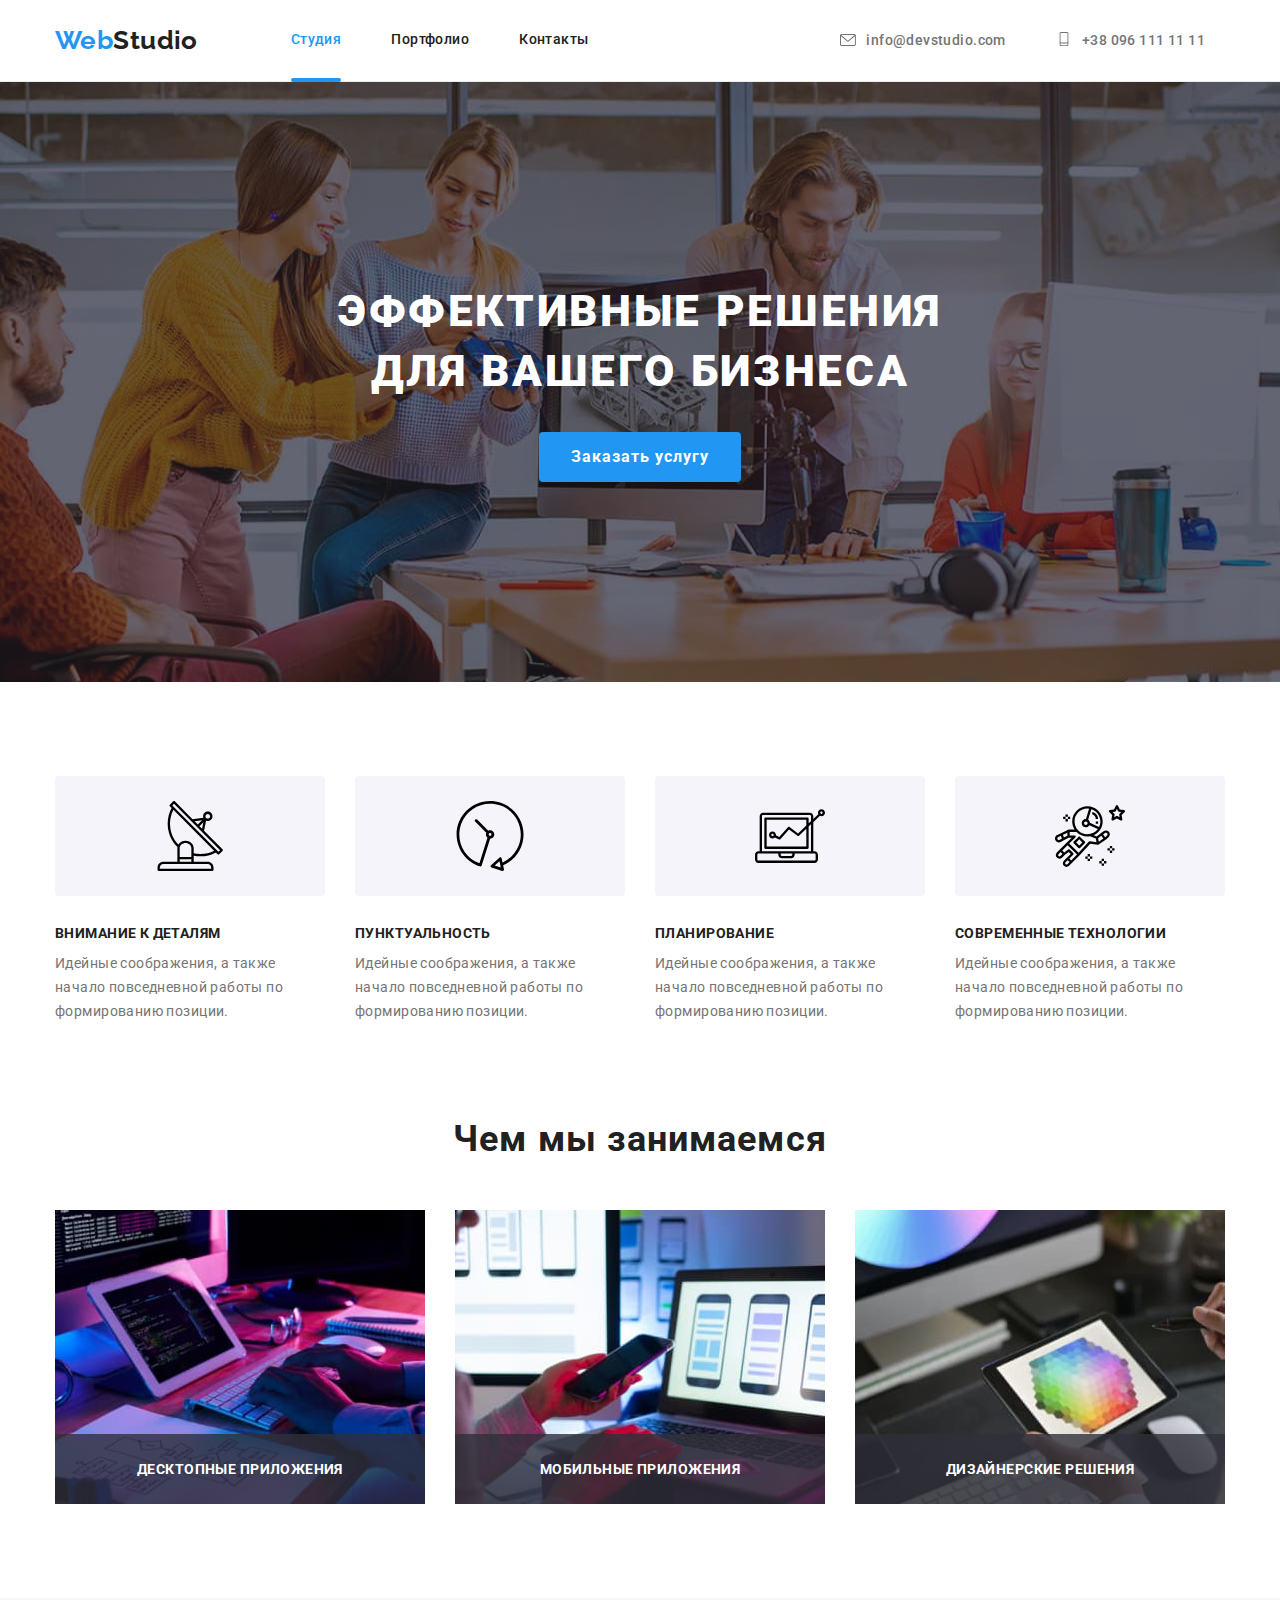
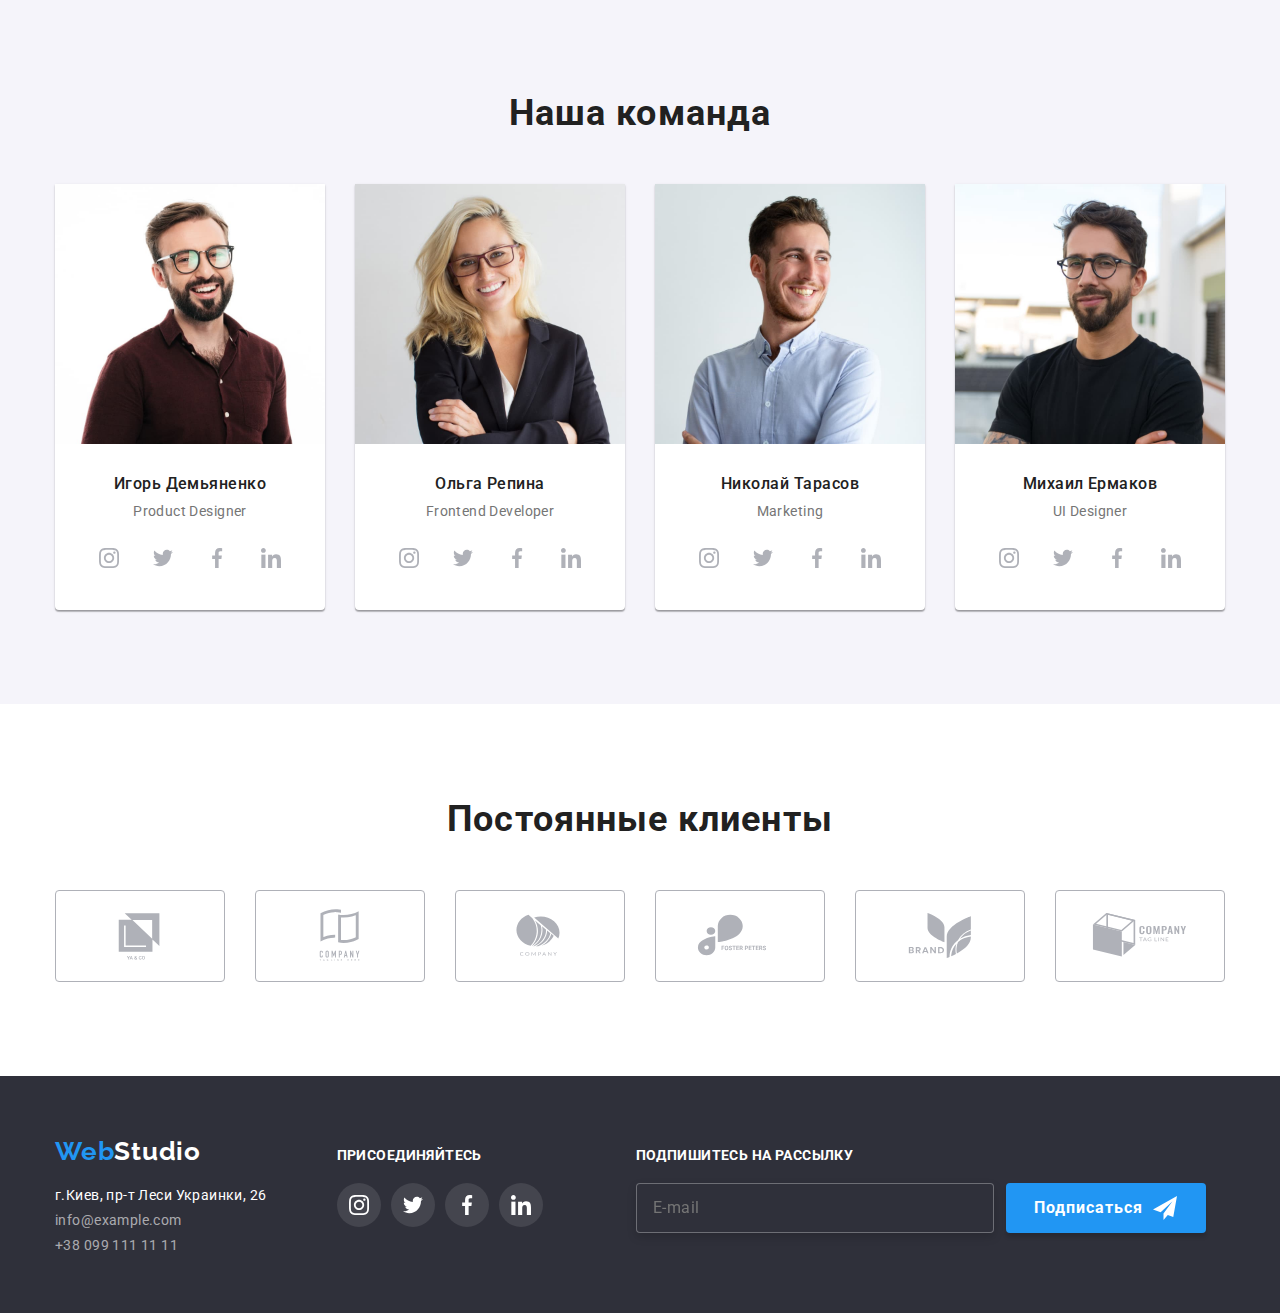
==== commit deb4c9dd: "Add files via upload" ====
--- a/index.html
+++ b/index.html
@@ -367,7 +367,7 @@
             <form name="signup_form" autocomplete="on" novalidate>
                 <div class="input-block">
                     <label class="footer-input-mail">
-                        <input class="input-mail-footer" type="email" name="post" id="email" />
+                        <input class="input-mail-footer" type="email" name="post" id="email" placeholder="E-mail" />
                     </label>
                     <button class="buttom-send" type="submit">
                         Подписаться
@@ -432,7 +432,7 @@
                             </svg>
                         </span> -->
                         <input class="checkbox_origin" type="checkbox" name="checkbox" value="html" id="html">
-                        Соглашаюсь с рассылкой и принимаю <a class="terms ">Условия договора</a>
+                        Соглашаюсь с рассылкой и принимаю <a href="*" class="agreements">Условия договора</a>
                         <span class="checkbox-bg">
                             <svg class="checkbox-vector">
                                 <use href="images/icons.svg#check" ></use>
--- a/styles/styles.css
+++ b/styles/styles.css
@@ -929,7 +929,7 @@
     transition: var(--hover-time);
 }
 .checkbox{
-    margin: 20px 11px 30px 36px;
+    margin: 20px 0px 30px 36px;
     display: block;
 }
 .checkbox_origin{
@@ -979,9 +979,12 @@
     transition: var(--hover-time);
 }
 
-.terms{
+.agreements{
     color: var(--blue);
     cursor: pointer;
+    margin-left: 4px;
+    text-decoration: underline;
+
 }
 
 .modal-btn-send{
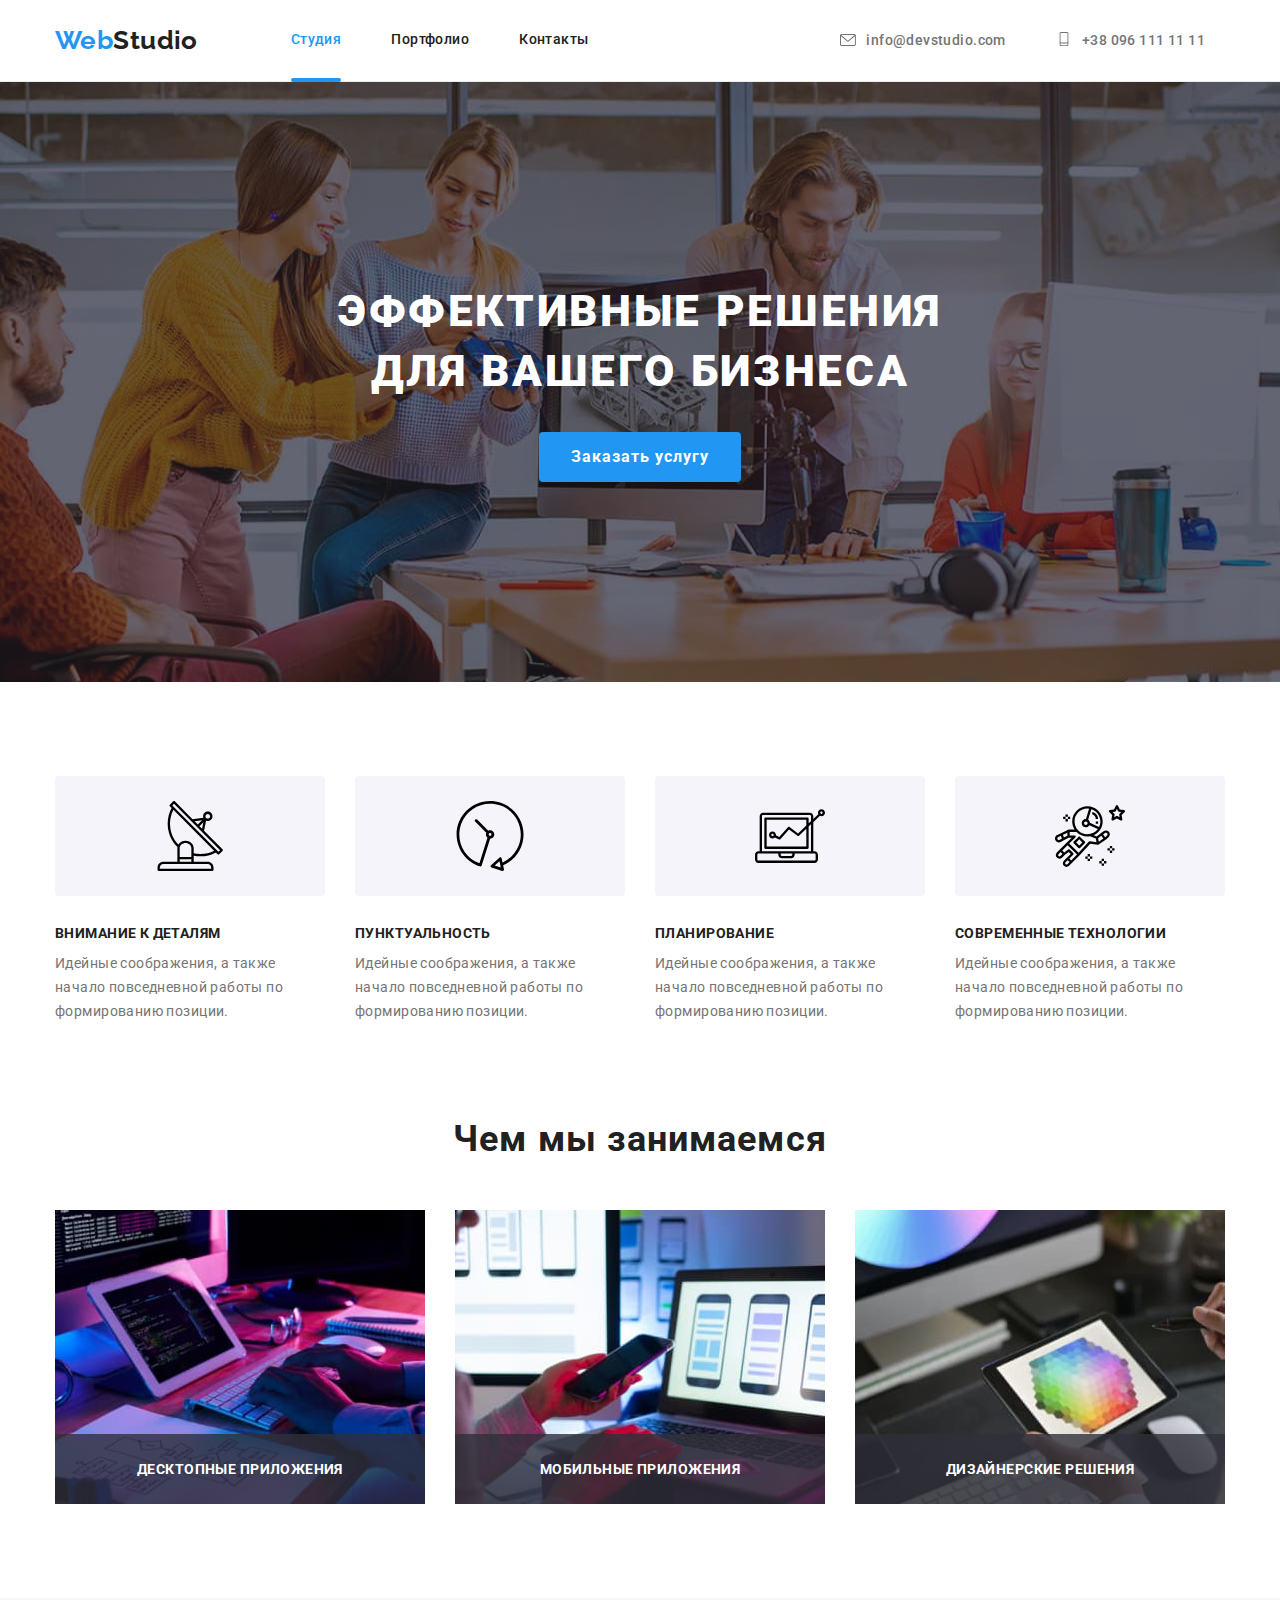
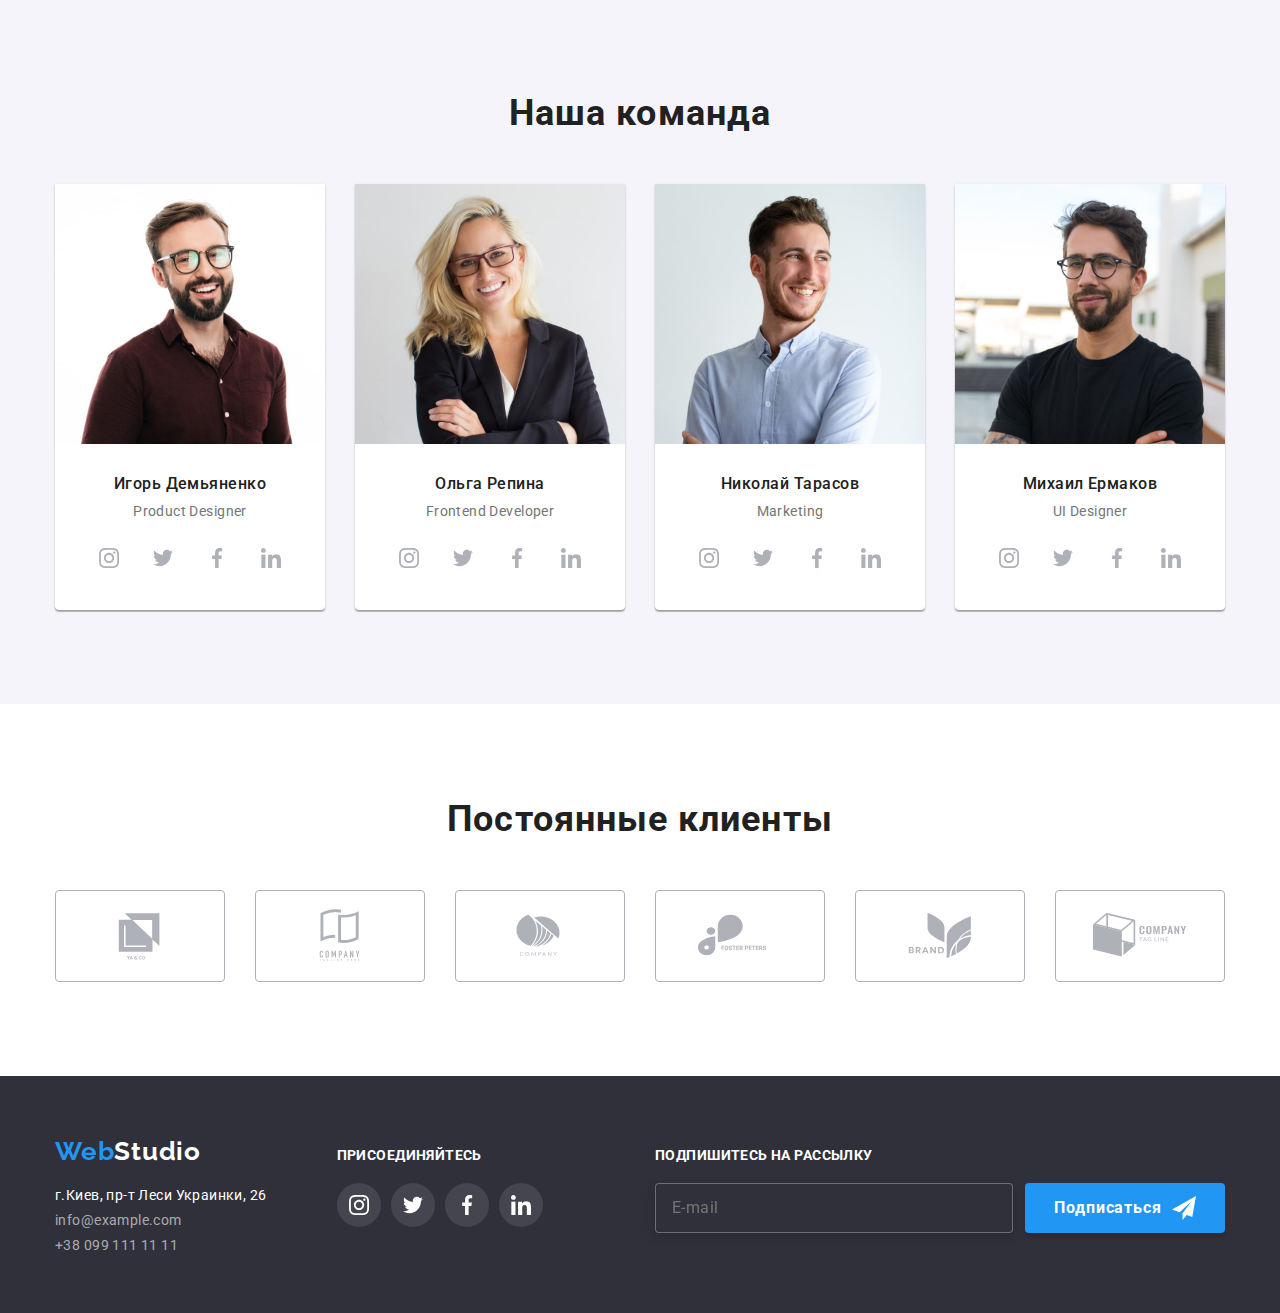
==== commit fb192880: "Add files via upload" ====
--- a/index.html
+++ b/index.html
@@ -1,396 +1,399 @@
 <!DOCTYPE html>
 <html lang="ru">
+
 <head>
     <meta charset="UTF-8">
     <meta http-equiv="X-UA-Compatible" content="IE=edge">
     <meta name="viewport" content="width=device-width, initial-scale=1.0">
     <title>homework</title>
     <!--нормализатор -->
-    <link rel="stylesheet" href="https://cdnjs.cloudflare.com/ajax/libs/modern-normalize/1.0.0/modern-normalize.min.css" />
-<!--fonts-->
+    <link rel="stylesheet"
+        href="https://cdnjs.cloudflare.com/ajax/libs/modern-normalize/1.0.0/modern-normalize.min.css" />
+    <!--fonts-->
     <link rel="preconnect" href="https://fonts.googleapis.com">
     <link rel="preconnect" href="https://fonts.gstatic.com" crossorigin>
     <link
-    href="https://fonts.googleapis.com/css2?family=Raleway:wght@700&family=Roboto:ital,wght@0,100;0,400;0,500;0,700;0,900;1,100;1,300&display=swap"
-    rel="stylesheet">
+        href="https://fonts.googleapis.com/css2?family=Raleway:wght@700&family=Roboto:ital,wght@0,100;0,400;0,500;0,700;0,900;1,100;1,300&display=swap"
+        rel="stylesheet">
     <!--link rel="stylesheet" href="styles/media.css"-->
     <link rel="stylesheet" href="styles/styles.css">
 </head>
+
 <body>
 
 
-<header>
-    <div class="container header-nav">
-    <nav class="links">
-        <a class="logo" href="*">
-            Web<span>Studio</span>
-            </a>
-        <ul>
-            <li>
-                <a class="current" href="index.html">Студия</a>
-            </li>
-            <li>
-                <a href="portfolio.html">Портфолио</a>
-            </li>
-            <li>
-                <a href="">Контакты</a>
-            </li>
-        </ul>
-    </nav>
-        <ul class="contacts">
-            <li>
-                <a href="mailto:info@devstudio.com" class="mail">
-                    <svg class="contacts-svg e-mail">
-                        <use class="e-mail" href="images/icons.svg#e-mail" width="16px" height="12px"></use>
-                    </svg>
-                     info@devstudio.com</a>
-            </li>
-            <li>
-                <a class="tel" href="tel:+380961111111">
-                <svg class="contacts-svg phone">
-                    <use class="phone" href="images/icons.svg#phone" width="16px" height="14px"> </use>
-                </svg>
-                +38 096 111 11 11</a>
-            </li>
-        </ul>
-    </div>
-</header>
-<main>
-    <section class="banner">
-        <div class="container">
-            <div class="backgound">
-                <h1>
-                    Эффективные решения для вашего бизнеса
-                </h1>
-                <button type="button" class="btn" data-modal-open >Заказать услугу</button>
-            </div>
-        </div>
-    </section>
-    <section class="benefits section">
-        <div class="container">
-            <h2 class="disappering_title">
-                Наши преимущества
-            </h2>
-             <ul>
+    <header>
+        <div class="container header-nav">
+            <nav class="links">
+                <a class="logo" href="*">
+                    Web<span>Studio</span>
+                </a>
+                <ul>
+                    <li>
+                        <a class="current" href="index.html">Студия</a>
+                    </li>
+                    <li>
+                        <a href="portfolio.html">Портфолио</a>
+                    </li>
+                    <li>
+                        <a href="">Контакты</a>
+                    </li>
+                </ul>
+            </nav>
+            <ul class="contacts">
                 <li>
-                    <div class="benefits-img">
-                        <svg class="svg-benefit">
-                            <use href="images/icons.svg#icon-benefit-1"></use>
+                    <a href="mailto:info@devstudio.com" class="mail">
+                        <svg class="contacts-svg e-mail">
+                            <use class="e-mail" href="images/icons.svg#e-mail" width="16px" height="12px"></use>
                         </svg>
-                    </div>
-
-                    <h3>Внимание к деталям</h3>
-                     <p> 
-                         Идейные соображения, а также начало повседневной работы по формированию позиции.
-                     </p>
-                 </li>
-                 <li>
-                    <div class="benefits-img">
-                         <svg class="svg-benefit">
-                             <use href="images/icons.svg#icon-benefit-2"></use>
-                         </svg>
-                    </div>
-
-                 <h3>Пунктуальность</h3>
-                     <p>
-                    Идейные соображения, а также начало повседневной работы по формированию позиции.
-                     </p>
-                 </li>
-                 <li>
-                    <div class="benefits-img">
-                        <svg class="svg-benefit">
-                            <use href="images/icons.svg#icon-benefit-3"></use>
-                        </svg> 
-                    </div>
-                     <h3>Планирование</h3>
-                     <p>
-                    Идейные соображения, а также начало повседневной работы по формированию позиции.
-                     </p>
-                 </li>
-                 <li>
-                    <div class="benefits-img">
-                        <svg class="svg-benefit">
-                            <use href="images/icons.svg#icon-benefit-4"></use>
-                        </svg> 
-                    </div>    
-                    <h3>Современные технологии</h3>
-                     <p>
-                       Идейные соображения, а также начало повседневной работы по формированию позиции.
-                    </p>
-                 </li>
-             </ul>
-        </div>
-    </section>
-    <section class="works section">
-        <div class="container">
-        <h2 class="title_1">Чем мы занимаемся</h2>
-            <ul>
-                <li class="all-img">
-                    <img class="img1" src="images/img1.jpg" alt="img1">
-                    <p class="img-description">Десктопные приложения</p>
+                        info@devstudio.com</a>
                 </li>
-                <li class="all-img">
-                   <img class="img2 " src="images/img2.jpg" alt="img2">
-                   <p class="img-description">Мобильные приложения</p>
-                </li>
-                <li class="all-img">
-                   <img class="img3" src="images/img3.jpg" alt="img3">
-                    <p class="img-description">Дизайнерские решения</p>
+                <li>
+                    <a class="tel" href="tel:+380961111111">
+                        <svg class="contacts-svg phone">
+                            <use class="phone" href="images/icons.svg#phone" width="16px" height="14px"> </use>
+                        </svg>
+                        +38 096 111 11 11</a>
                 </li>
             </ul>
-         </div>  
-    </section>
-
-    <section class="team m-bt-95 section">
+        </div>
+    </header>
+    <main>
+        <section class="banner">
+            <div class="container">
+                <div class="backgound">
+                    <h1>
+                        Эффективные решения для вашего бизнеса
+                    </h1>
+                    <button type="button" class="btn" data-modal-open>Заказать услугу</button>
+                </div>
+            </div>
+        </section>
+        <section class="benefits section">
+            <div class="container">
+                <h2 class="disappering_title">
+                    Наши преимущества
+                </h2>
+                <ul>
+                    <li>
+                        <div class="benefits-img">
+                            <svg class="svg-benefit">
+                                <use href="images/icons.svg#icon-benefit-1"></use>
+                            </svg>
+                        </div>
+
+                        <h3>Внимание к деталям</h3>
+                        <p>
+                            Идейные соображения, а также начало повседневной работы по формированию позиции.
+                        </p>
+                    </li>
+                    <li>
+                        <div class="benefits-img">
+                            <svg class="svg-benefit">
+                                <use href="images/icons.svg#icon-benefit-2"></use>
+                            </svg>
+                        </div>
+
+                        <h3>Пунктуальность</h3>
+                        <p>
+                            Идейные соображения, а также начало повседневной работы по формированию позиции.
+                        </p>
+                    </li>
+                    <li>
+                        <div class="benefits-img">
+                            <svg class="svg-benefit">
+                                <use href="images/icons.svg#icon-benefit-3"></use>
+                            </svg>
+                        </div>
+                        <h3>Планирование</h3>
+                        <p>
+                            Идейные соображения, а также начало повседневной работы по формированию позиции.
+                        </p>
+                    </li>
+                    <li>
+                        <div class="benefits-img">
+                            <svg class="svg-benefit">
+                                <use href="images/icons.svg#icon-benefit-4"></use>
+                            </svg>
+                        </div>
+                        <h3>Современные технологии</h3>
+                        <p>
+                            Идейные соображения, а также начало повседневной работы по формированию позиции.
+                        </p>
+                    </li>
+                </ul>
+            </div>
+        </section>
+        <section class="works section">
+            <div class="container">
+                <h2 class="title_1">Чем мы занимаемся</h2>
+                <ul>
+                    <li class="all-img">
+                        <img class="img1" src="images/img1.jpg" alt="img1">
+                        <p class="img-description">Десктопные приложения</p>
+                    </li>
+                    <li class="all-img">
+                        <img class="img2 " src="images/img2.jpg" alt="img2">
+                        <p class="img-description">Мобильные приложения</p>
+                    </li>
+                    <li class="all-img">
+                        <img class="img3" src="images/img3.jpg" alt="img3">
+                        <p class="img-description">Дизайнерские решения</p>
+                    </li>
+                </ul>
+            </div>
+        </section>
+
+        <section class="team m-bt-95 section">
+            <div class="container">
+                <h2>Наша команда</h2>
+                <ul>
+                    <li>
+                        <img src="images/img2.1.jpg" alt="img2.1">
+                        <div class="team-card">
+                            <h3>Игорь Демьяненко</h3>
+                            <p>Product Designer</p>
+                            <div class="social-networks">
+                                <a href="https://instagram.com">
+                                    <svg class="social-networks__icon">
+                                        <use href="images/icons.svg#instagram" width="20px" height="20px"></use>
+                                    </svg>
+                                </a>
+                                <a href="https://twitter.com">
+                                    <svg class="social-networks__icon">
+                                        <use href="images/icons.svg#twitter" width="20px" height="20px"></use>
+                                    </svg>
+                                </a>
+                                <a href="https://facebook.com">
+                                    <svg class="social-networks__icon">
+                                        <use href="images/icons.svg#facebook" width="20px" height="20px"></use>
+                                    </svg>
+                                </a>
+                                <a href="https://linkedin.com">
+                                    <svg class="social-networks__icon">
+                                        <use href="images/icons.svg#linkedin" width="20px" height="20px"></use>
+                                    </svg>
+                                </a>
+                            </div>
+                        </div>
+                    </li>
+                    <li>
+                        <img src="images/img2.2.jpg" alt="2.2">
+                        <div class="team-card">
+                            <h3>Ольга Репина</h3>
+                            <p>Frontend Developer</p>
+                            <div class="social-networks">
+                                <a href="https://instagram.com">
+                                    <svg class="social-networks__icon">
+                                        <use href="images/icons.svg#instagram" width="20px" height="20px"></use>
+                                    </svg>
+                                </a>
+                                <a href="https://twitter.com">
+                                    <svg class="social-networks__icon">
+                                        <use href="images/icons.svg#twitter" width="20px" height="20px"></use>
+                                    </svg>
+                                </a>
+                                <a href="https://facebook.com">
+                                    <svg class="social-networks__icon">
+                                        <use href="images/icons.svg#facebook" width="20px" height="20px"></use>
+                                    </svg>
+                                </a>
+                                <a href="https://linkedin.com">
+                                    <svg class="social-networks__icon">
+                                        <use href="images/icons.svg#linkedin" width="20px" height="20px"></use>
+                                    </svg>
+                                </a>
+                            </div>
+                        </div>
+                    </li>
+                    <li>
+                        <img src="images/img2.3.jpg" alt="2.3">
+                        <div class="team-card">
+                            <h3>Николай Тарасов</h3>
+                            <p>Marketing</p>
+                            <div class="social-networks">
+                                <a href="https://instagram.com">
+                                    <svg class="social-networks__icon">
+                                        <use href="images/icons.svg#instagram" width="20px" height="20px"></use>
+                                    </svg>
+                                </a>
+                                <a href="https://twitter.com">
+                                    <svg class="social-networks__icon">
+                                        <use href="images/icons.svg#twitter" width="20px" height="20px"></use>
+                                    </svg>
+                                </a>
+                                <a href="https://facebook.com">
+                                    <svg class="social-networks__icon">
+                                        <use href="images/icons.svg#facebook" width="20px" height="20px"></use>
+                                    </svg>
+                                </a>
+                                <a href="https://linkedin.com">
+                                    <svg class="social-networks__icon">
+                                        <use href="images/icons.svg#linkedin" width="20px" height="20px"></use>
+                                    </svg>
+                                </a>
+                            </div>
+                        </div>
+                    </li>
+                    <li>
+                        <img src="images/img2.4.jpg" alt="2.4">
+                        <div class="team-card">
+                            <h3>Михаил Ермаков</h3>
+                            <p>UI Designer</p>
+                            <div class="social-networks">
+                                <a href="https://instagram.com">
+                                    <svg class="social-networks__icon">
+                                        <use href="images/icons.svg#instagram"></use>
+                                    </svg>
+                                </a>
+                                <a href="https://twitter.com">
+                                    <svg class="social-networks__icon">
+                                        <use href="images/icons.svg#twitter"></use>
+                                    </svg>
+                                </a>
+                                <a href="https://facebook.com">
+                                    <svg class="social-networks__icon">
+                                        <use href="images/icons.svg#facebook"></use>
+                                    </svg>
+                                </a>
+                                <a href="https://linkedin.com">
+                                    <svg class="social-networks__icon">
+                                        <use href="images/icons.svg#linkedin"></use>
+                                    </svg>
+                                </a>
+                            </div>
+                        </div>
+                    </li>
+                </ul>
+            </div>
+        </section>
+
+        <section class="regular-customers section">
+            <div class="container">
+                <h2>Постоянные клиенты</h2>
+                <ul class="clients-logo">
+                    <li class="customer-item">
+                        <a href="*" class="clients-logo__item">
+                            <svg class="logo-svg">
+                                <use href="images/icons.svg#client-1"></use>
+                            </svg>
+                        </a>
+                    </li>
+                    <li class="customer-item">
+                        <a href="*" class="clients-logo__item">
+                            <svg class="logo-svg">
+                                <use href="images/icons.svg#client-2"></use>
+                            </svg>
+                        </a>
+                    </li>
+                    <li class="customer-item">
+                        <a href="*" class="clients-logo__item">
+                            <svg class="logo-svg">
+                                <use href="images/icons.svg#client-3"></use>
+                            </svg>
+                        </a>
+                    </li>
+                    <li class="customer-item">
+                        <a href="*" class="clients-logo__item">
+                            <svg class="logo-svg">
+                                <use href="images/icons.svg#client-4"></use>
+                            </svg>
+                        </a>
+                    </li>
+                    <li class="customer-item">
+                        <a href="*" class="clients-logo__item">
+                            <svg class="logo-svg">
+                                <use href="images/icons.svg#client-5"></use>
+                            </svg>
+                        </a>
+                    </li>
+                    <li class="customer-item">
+                        <a href="*" class="clients-logo__item">
+                            <svg class="logo-svg">
+                                <use href="images/icons.svg#client-6"></use>
+                            </svg>
+                        </a>
+                    </li>
+                </ul>
+            </div>
+        </section>
+
+    </main>
+    <footer>
+
         <div class="container">
-            <h2>Наша команда</h2>
-            <ul>
-            <li>
-                <img src="images/img2.1.jpg" alt="img2.1">
-                <div class="team-card">
-                    <h3>Игорь Демьяненко</h3>
-                    <p>Product Designer</p>
-                        <div class="social-networks">
-                            <a href="https://instagram.com">
-                                <svg class="social-networks__icon">
-                                    <use href="images/icons.svg#instagram" width="20px" height="20px"></use>
-                                </svg>
-                            </a>
-                            <a href="https://twitter.com">
-                                <svg class="social-networks__icon">
-                                    <use href="images/icons.svg#twitter" width="20px" height="20px"></use>
-                                </svg>
-                            </a>
-                            <a href="https://facebook.com">   
-                                <svg class="social-networks__icon">
-                                    <use href="images/icons.svg#facebook" width="20px" height="20px"></use>
-                                </svg>
-                            </a>
-                            <a href="https://linkedin.com">
-                                <svg class="social-networks__icon">
-                                <use href="images/icons.svg#linkedin" width="20px" height="20px"></use>
-                                </svg>
-                            </a>
-                        </div>
-                </div>
-            </li>
-            <li>
-                <img src="images/img2.2.jpg" alt="2.2">
-                <div class="team-card">
-                    <h3>Ольга Репина</h3>
-                    <p>Frontend Developer</p>
-                    <div class="social-networks">
-                    <a href="https://instagram.com">
-                        <svg class="social-networks__icon">
-                            <use href="images/icons.svg#instagram" width="20px" height="20px"></use>
-                        </svg>
-                    </a>
-                    <a href="https://twitter.com">
-                        <svg class="social-networks__icon">
-                            <use href="images/icons.svg#twitter" width="20px" height="20px"></use>
-                        </svg>
-                    </a>
-                    <a href="https://facebook.com">   
-                        <svg class="social-networks__icon">
-                            <use href="images/icons.svg#facebook" width="20px" height="20px"></use>
-                        </svg>
-                    </a>
-                    <a href="https://linkedin.com">
-                        <svg class="social-networks__icon">
-                            <use href="images/icons.svg#linkedin" width="20px" height="20px"></use>
-                        </svg>
-                    </a>
-                    </div>
-                </div>            
-            </li>
-            <li>
-                <img src="images/img2.3.jpg" alt="2.3">
-                <div class="team-card">
-                <h3>Николай Тарасов</h3>
-                <p>Marketing</p>
-                    <div class="social-networks">
+            <div>
+                <a class="bottom_logo" href="">Web<span>Studio</span></a>
+                <address>
+                    <ul>
+                        <li><span><a href="google_maps">г.Киев, пр-т Леси Украинки, 26</a></span></li>
+                        <li><a href="mailto:info@example.com">info@example.com</a></li>
+                        <li><a href="+380991111111">+38 099 111 11 11</a></li>
+                    </ul>
+                </address>
+            </div>
+            <div class="social-networks-footer">
+                <p>Присоединяйтесь</p>
+                <ul>
+                    <li class="social-networks-item">
                         <a href="https://instagram.com">
                             <svg class="social-networks__icon">
                                 <use href="images/icons.svg#instagram" width="20px" height="20px"></use>
                             </svg>
                         </a>
+                    </li>
+                    <li class="social-networks-item">
                         <a href="https://twitter.com">
                             <svg class="social-networks__icon">
                                 <use href="images/icons.svg#twitter" width="20px" height="20px"></use>
                             </svg>
                         </a>
-                        <a href="https://facebook.com">   
+                    </li>
+                    <li class="social-networks-item">
+                        <a href="https://facebook.com">
                             <svg class="social-networks__icon">
                                 <use href="images/icons.svg#facebook" width="20px" height="20px"></use>
                             </svg>
                         </a>
+                    </li>
+                    <li class="social-networks-item">
                         <a href="https://linkedin.com">
                             <svg class="social-networks__icon">
                                 <use href="images/icons.svg#linkedin" width="20px" height="20px"></use>
                             </svg>
                         </a>
+                    </li>
+                </ul>
+            </div>
+            <div class="join-us">
+                <p class="join-us-title">Подпишитесь на рассылку</p>
+                <form name="signup_form" autocomplete="on" novalidate>
+                    <div class="input-block">
+                        <label class="footer-input-mail">
+                            <input class="input-mail-footer" type="email" name="post" id="email" placeholder="E-mail" />
+                        </label>
+                        <button class="buttom-send" type="submit">
+                            Подписаться
+                            <svg class="send-svg">
+                                <use href="images/icons.svg#send"></use>
+                            </svg>
+                        </button>
                     </div>
-                </div>
-            </li>
-            <li>
-                <img src="images/img2.4.jpg" alt="2.4">
-                <div class="team-card">
-                <h3>Михаил Ермаков</h3>
-                <p>UI Designer</p>
-                    <div class="social-networks">
-                        <a href="https://instagram.com">
-                            <svg class="social-networks__icon">
-                                <use href="images/icons.svg#instagram"></use>
-                            </svg>
-                        </a>
-                        <a href="https://twitter.com">
-                            <svg class="social-networks__icon">
-                                <use href="images/icons.svg#twitter"></use>
-                            </svg>
-                        </a>
-                        <a href="https://facebook.com">   
-                            <svg class="social-networks__icon">
-                                <use href="images/icons.svg#facebook"></use>
-                            </svg>
-                        </a>
-                        <a href="https://linkedin.com">
-                            <svg class="social-networks__icon">
-                                <use href="images/icons.svg#linkedin"></use>
-                            </svg>
-                        </a>
-                    </div>
-                </div>
-            </li>
-            </ul>
+                </form>
+            </div>
         </div>
-    </section>
-
-    <section class="regular-customers section">
-        <div class="container">
-            <h2>Постоянные клиенты</h2>
-            <ul class="clients-logo">
-            <li class="customer-item">
-                <a href="*" class="clients-logo__item">
-                    <svg class="logo-svg">
-                        <use href="images/icons.svg#client-1"></use>
-                    </svg>
-                </a>
-            </li>
-            <li class="customer-item">                
-                <a href="*" class="clients-logo__item">
-                    <svg class="logo-svg">
-                        <use href="images/icons.svg#client-2"></use>
-                    </svg>
-                </a>
-            </li>
-            <li class="customer-item">               
-                <a href="*" class="clients-logo__item">
-                    <svg class="logo-svg">
-                        <use href="images/icons.svg#client-3"></use>
-                    </svg>
-                </a>
-            </li>
-            <li class="customer-item">               
-                <a href="*" class="clients-logo__item">
-                    <svg class="logo-svg">
-                        <use href="images/icons.svg#client-4"></use>
-                    </svg>
-                </a>
-            </li>
-            <li class="customer-item">               
-                <a href="*" class="clients-logo__item">
-                    <svg class="logo-svg">
-                        <use href="images/icons.svg#client-5" ></use>
-                    </svg>
-                </a>
-            </li>
-            <li class="customer-item">               
-                <a href="*" class="clients-logo__item">
-                    <svg class="logo-svg">
-                        <use href="images/icons.svg#client-6"></use>
-                    </svg>
-                </a>
-            </li>
-            </ul>
-        </div>
-    </section>
-
-</main>
-<footer>
-
-    <div class="container">
-        <div>
-        <a class="bottom_logo" href="">Web<span>Studio</span></a>
-            <address>
-                <ul>
-                    <li><span><a href="google_maps">г.Киев, пр-т Леси Украинки, 26</a></span></li>
-                    <li><a href="mailto:info@example.com">info@example.com</a></li>
-                    <li><a href="+380991111111">+38 099 111 11 11</a></li>
-                </ul>
-            </address>
-        </div>
-        <div class="social-networks-footer">
-            <p>Присоединяйтесь</p>
-            <ul>
-                <li class="social-networks-item">
-                    <a  href="https://instagram.com">
-                        <svg class="social-networks__icon">
-                            <use href="images/icons.svg#instagram" width="20px" height="20px" ></use>
-                        </svg>
-                    </a>
-                </li>
-                <li class="social-networks-item">
-                    <a href="https://twitter.com">
-                         <svg class="social-networks__icon">
-                            <use href="images/icons.svg#twitter" width="20px" height="20px"></use>
-                         </svg>
-                     </a>
-                 </li>
-                 <li class="social-networks-item">
-                    <a href="https://facebook.com">   
-                        <svg class="social-networks__icon">
-                            <use href="images/icons.svg#facebook" width="20px" height="20px"></use>
-                        </svg>
-                    </a>
-                </li>
-                <li class="social-networks-item">
-                     <a href="https://linkedin.com">
-                        <svg class="social-networks__icon">
-                            <use href="images/icons.svg#linkedin" width="20px" height="20px"></use>
-                        </svg>
-                    </a>
-                </li>
-            </ul>
-        </div>
-        <div class="join-us">
-            <p class="join-us-title">Подпишитесь на рассылку</p>
-            <form name="signup_form" autocomplete="on" novalidate>
-                <div class="input-block">
-                    <label class="footer-input-mail">
-                        <input class="input-mail-footer" type="email" name="post" id="email" placeholder="E-mail" />
-                    </label>
-                    <button class="buttom-send" type="submit">
-                        Подписаться
-                        <svg class="send-svg">
-                            <use href="images/icons.svg#send" ></use>
-                        </svg>
-                    </button>
-                </div>
-            </form>
-        </div>
-    </div>
-</footer>
+    </footer>
 
 
 
     <div class="backdrop is-hidden" data-modal>
         <div class="modal">
             <!-- <div class="close-btn"> -->
-                <button class="close-btn" data-modal-close>
-                    <svg class="close-modal__icon">
-                        <use href="images/icons.svg#close" ></use>
-                    </svg>
-                </button>
+            <button class="close-btn" data-modal-close>
+                <svg class="close-modal__icon">
+                    <use href="images/icons.svg#close"></use>
+                </svg>
+            </button>
             <!-- </div> -->
             <p>Оставьте свои данные, мы вам перезвоним</p>
             <div class="modal-menu">
@@ -399,15 +402,15 @@
                         Имя
                         <input class="input-area" type="text" name="name" id="user-name" />
                         <svg class="modal_icon">
-                            <use href="images/icons.svg#person" ></use>
+                            <use href="images/icons.svg#person"></use>
                         </svg>
                     </label>
-            
+
                     <label class="form-field">
                         Телефон
                         <input class="input-area" type="number" name="phone" id="user-phone" />
                         <svg class="modal_icon">
-                            <use href="images/icons.svg#phone-1" ></use>
+                            <use href="images/icons.svg#phone-1"></use>
                         </svg>
                     </label>
 
@@ -421,10 +424,9 @@
 
                     <label class="form-field">
                         Коментарий
-                        <textarea class="coments" name="coments" id="coments" placeholder="Введите текст">
-                        </textarea> 
+                        <textarea class="coments" name="coments" id="coments" placeholder="Введите текст"></textarea>
                     </label>
-                    
+
                     <label class="checkbox">
                         <!-- <span class="checkbox-bg">
                             <svg class="checkbox-vector">
@@ -435,11 +437,11 @@
                         Соглашаюсь с рассылкой и принимаю <a href="*" class="agreements">Условия договора</a>
                         <span class="checkbox-bg">
                             <svg class="checkbox-vector">
-                                <use href="images/icons.svg#check" ></use>
+                                <use href="images/icons.svg#check"></use>
                             </svg>
                         </span>
                     </label>
-                  <button class="modal-btn-send" type="submit">Отправить</button>
+                    <button class="modal-btn-send" type="submit">Отправить</button>
                 </form>
             </div>
         </div>
@@ -449,4 +451,4 @@
 </body>
 
 
-</html>
+</html>--- a/styles/styles.css
+++ b/styles/styles.css
@@ -261,9 +261,7 @@
 .social-networks-item{
     width: 44px;
     height: 44px;
-    /* padding: 12px; */
     border-radius: 50%;
-    /* margin-right: 10px; */
     cursor: pointer;
     background-size: 44px;
     background-color: rgba(255, 255, 255, 0.1);
@@ -283,10 +281,9 @@
 .social-networks-item:hover, .social-networks-item:focus{
     background-color: #2196F3;
     transition: var(--hover-time);
-
 }
 .join-us{
-margin-left: 93px;
+margin-left: auto;
 }
 .input-block{
     display: flex;
@@ -313,7 +310,6 @@
     font-size: 16px;
     letter-spacing: 0.03em;
     color: rgba(255, 255, 255, 0.6);
-    
 }
 .buttom-send{
     min-width: 200px;
@@ -338,17 +334,12 @@
 .buttom-send:hover{
     background-color: var(--blue-hover);
 }
-
 .send-svg{
     width: 24px;
     height: 24px;
     fill: var(--white);
     margin-left: 10px;
 }
-
-
-
-
 
 /* 3 index/*
 
@@ -546,8 +537,6 @@
     padding: 30px 32px 30px 32px;
 }
 
-
-
 .all-img{
 position: relative;
 display: flex;
@@ -555,7 +544,6 @@
 justify-content: center;
 }
 
-
 .img-description{
     position: absolute;
     width: 100%;
@@ -569,10 +557,6 @@
     justify-content: center;
     align-items: center;
 }
-
-
-
-
 
 /* 3.4 index regular customer */
 .regular-customers  h2{
@@ -733,35 +717,28 @@
 }
 
 .card-action {
-        position: absolute;
-        display: block;
-        bottom: 0;
-        left: 0;
-        width: 370px;
-        height: 414px;
-        padding: 63px 24px;
-        font-family: 'Roboto';
-        font-weight: 400;
-        font-size: 18px;
-        line-height: 28px;
-        letter-spacing: 0.03em;
-        color: var(--white);
-        background-color : var(--portfolio-bg-blue);
-        background-size: 100%;
-
-        transform: translateY(415px);
-        transition: transform 250ms cubic-bezier(0.4, 0, 0.2, 1);
+    position: absolute;
+    display: block;
+    bottom: 0;
+    left: 0;
+    width: 370px;
+    height: 414px;
+    padding: 63px 24px;
+    font-family: 'Roboto';
+    font-weight: 400;
+    font-size: 18px;
+    line-height: 28px;
+    letter-spacing: 0.03em;
+    color: var(--white);
+    background-color : var(--portfolio-bg-blue);
+    background-size: 100%;
+    transform: translateY(415px);
+    transition: transform 250ms cubic-bezier(0.4, 0, 0.2, 1);
     }
-
 .card:hover .card-action {
     transform: translateY(110px);
     transition: var(--hover-time);
 }
-
-
-
-
-
 .item:hover, .item:focus{
     box-shadow: 0px 1px 1px rgba(0, 0, 0, 0.12), 0px 4px 4px rgba(0, 0, 0, 0.06), 1px 4px 6px rgba(0, 0, 0, 0.16);
     transition: var(--hover-time);
@@ -778,7 +755,6 @@
     width: 20px;
     height: 20px;
 }
-
 .social-networks a{
     width: 44px;
     height: 44px;
@@ -790,9 +766,7 @@
     background-color: var(--white);
 }
 .social-networks-item{
-
     background-color: rgba(255, 255, 255, 0.1);
-
 }
 .social-networks a:last-child{
     margin-right: 0px;
@@ -808,7 +782,7 @@
     transition: var(--hover-time);
 }
 
-/* js test */
+/* js */
 
 .backdrop{
     position: fixed;
@@ -826,7 +800,6 @@
     opacity: 0;
     pointer-events: none;
 }
-
 .modal{
     height: 581px;
     width: 528px;
@@ -838,7 +811,6 @@
     padding: 40px;
 
 }
-
 .close-btn{
     display: flex;
     margin-left: auto;
@@ -848,7 +820,6 @@
     cursor: pointer;
     color: var(--white);
 }
-
 .close-modal__icon:hover{
     fill: var(--blue);
     transition: var(--hover-time);
@@ -875,10 +846,6 @@
     letter-spacing: 0.03em;
     margin-bottom: 12px;
 }
-/* .modal-menu{
-    margin: 12px 31px 0px 0px;
-
-} */
 label p{
     margin-bottom: 4px;
 }
@@ -910,6 +877,9 @@
 .form-field{
     position: relative;
     color: var(--gray-text);
+    font-size: 12px;
+    line-height: 14px;
+    letter-spacing: 0.01em;
 }
 .modal_icon{
     position: absolute;
@@ -917,13 +887,7 @@
     height: 18px;
     left: 15px;
     top: 31px;
-    /* height: 100%;
-    transform: translateX(-50%); */
-}
-/* .modal_icon:focus-visible{
-    fill: currentColor;
-} */
-
+}
 .input-area:hover + .modal_icon, .input-area:focus + .modal_icon{
     fill: #2196f3;
     transition: var(--hover-time);
@@ -936,11 +900,8 @@
     visibility: hidden;
     width: 17px;
     height: 17px;
-    /* -webkit-appearance: none; */
     position: absolute;
     left: 34px;
-    /* opacity: 0.1; */
-    /* display: contents; */
 }
 .checkbox-bg{
     width: 16px;
@@ -960,33 +921,18 @@
     height: 12px;
     left: 0px;
     position: absolute;
-
-}
-/* .checkbox:hover .checkbox-bg, .checkbox:focus .checkbox-bg{
-    background-color: var(--blue);
-    border: 2px solid var(--blue);
-    transition: var(--hover-time);
-} */
-/* .checkbox-bg:hover{
-    color: #2196F3;
-    background-color: #2196F3;
-    transition: var(--hover-time);
-} */
-
+}
 .checkbox_origin:checked ~ .checkbox-bg{
     background-color: var(--blue);
     border: 2px solid var(--blue);
     transition: var(--hover-time);
 }
-
 .agreements{
     color: var(--blue);
     cursor: pointer;
     margin-left: 4px;
     text-decoration: underline;
-
-}
-
+}
 .modal-btn-send{
     width: 200px;
     height: 50px;
@@ -997,13 +943,10 @@
     border: none;
     cursor: pointer;
     justify-content: center;
-
     font-weight: 700;
     font-size: 16px;
-
     display: flex;
     align-items: center;
-
     letter-spacing: 0.06em;
     margin: auto;
 }